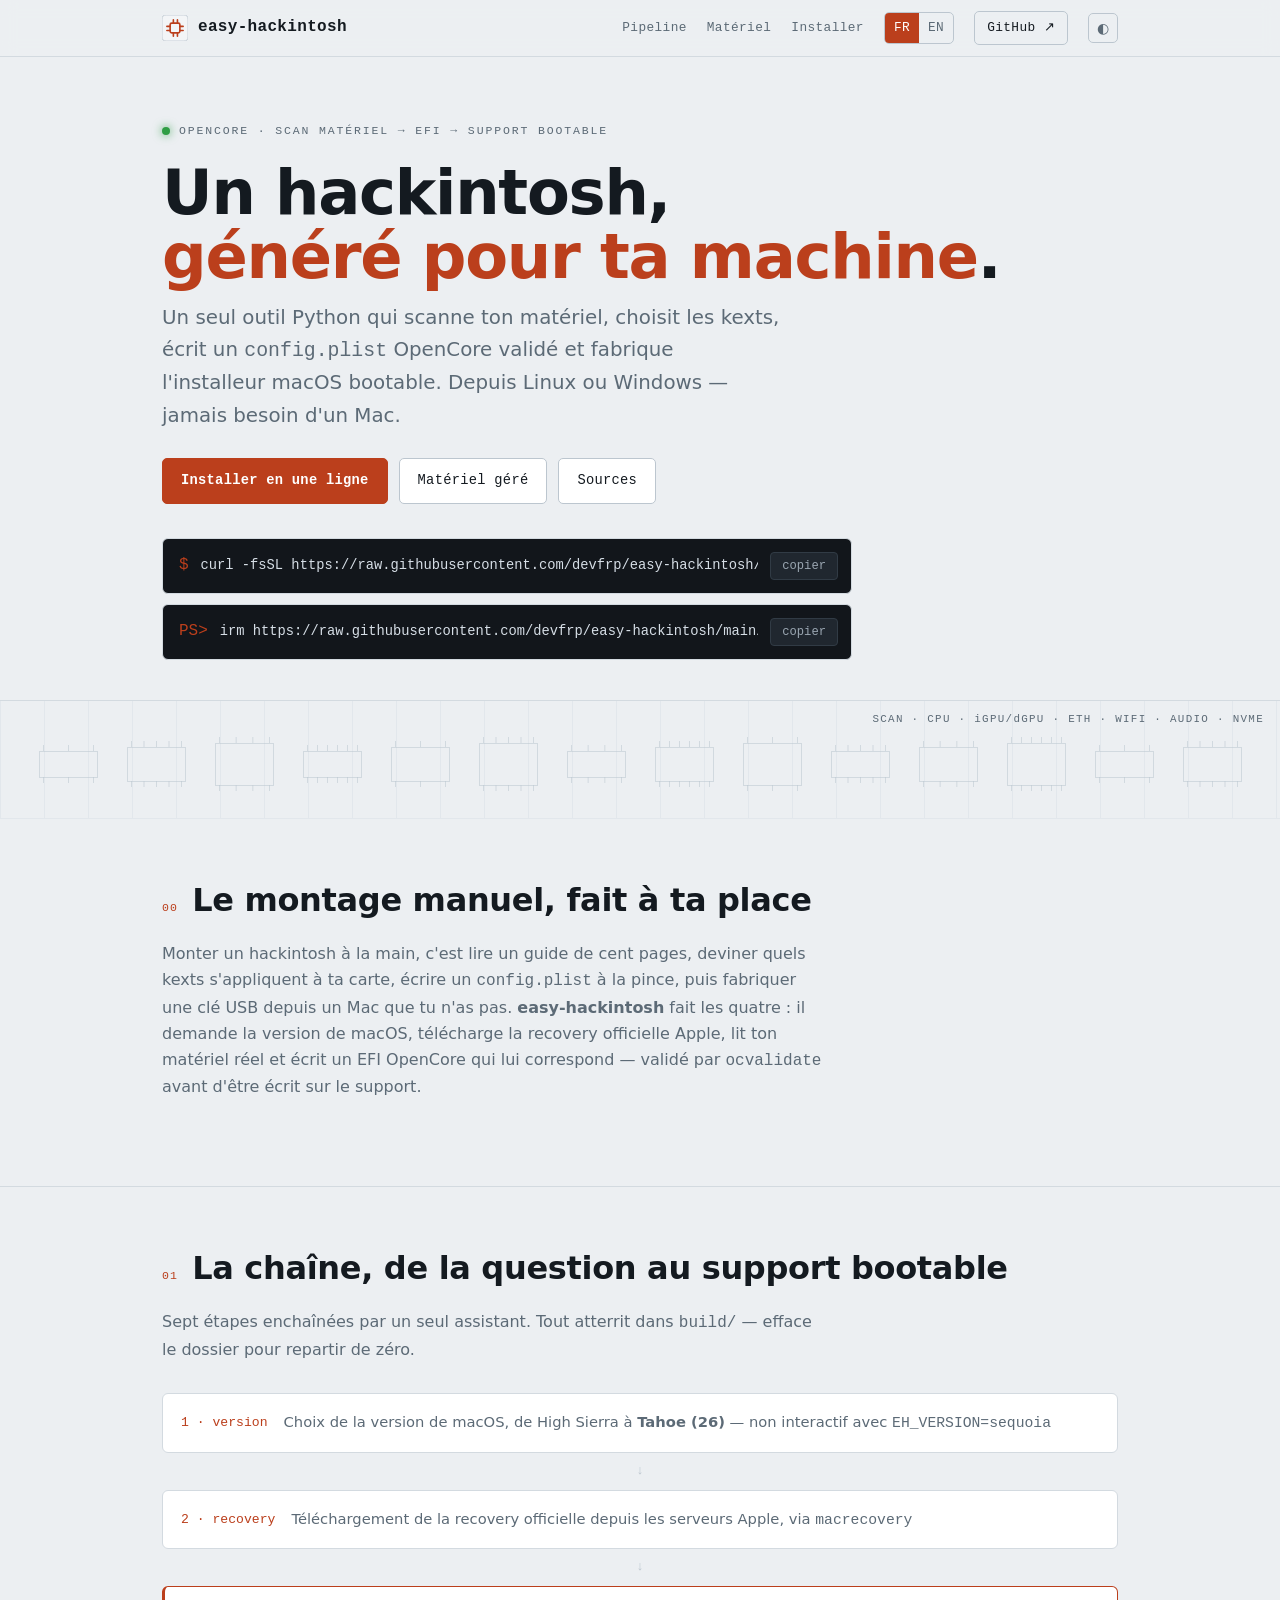
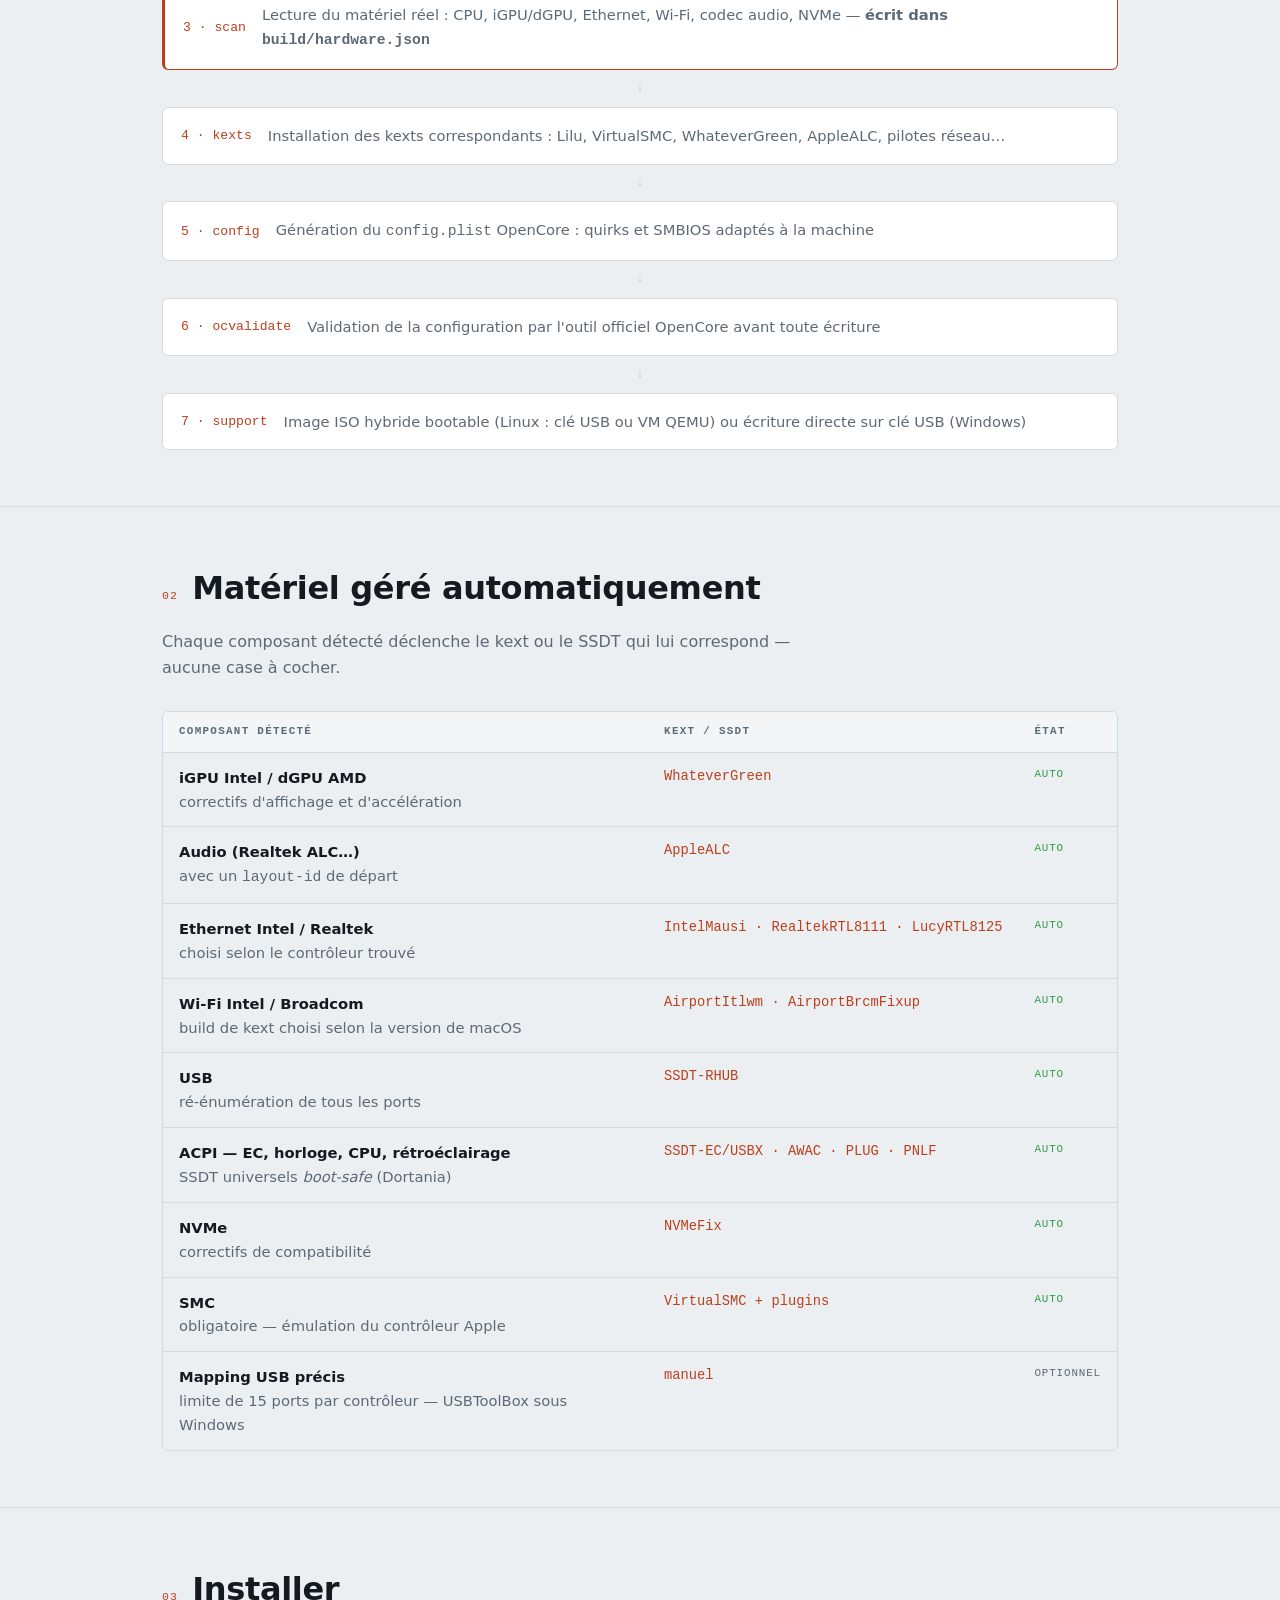
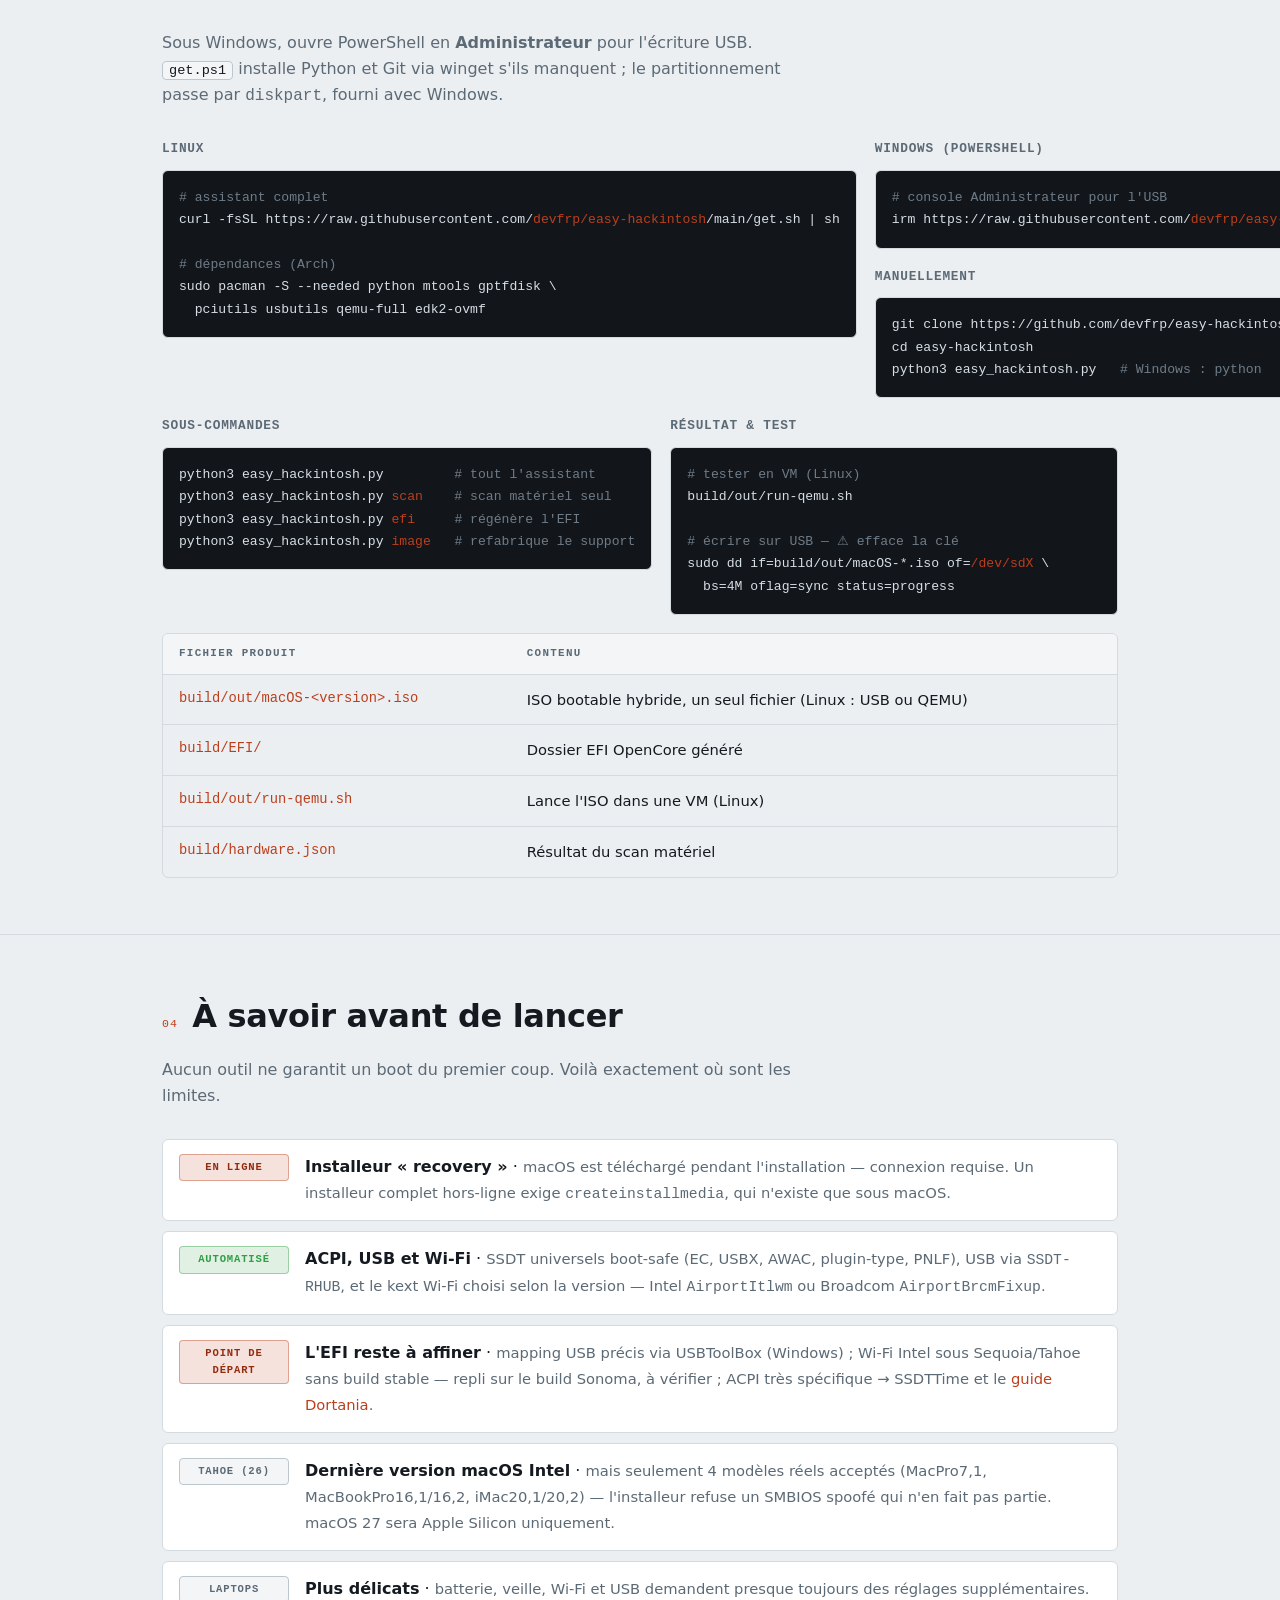
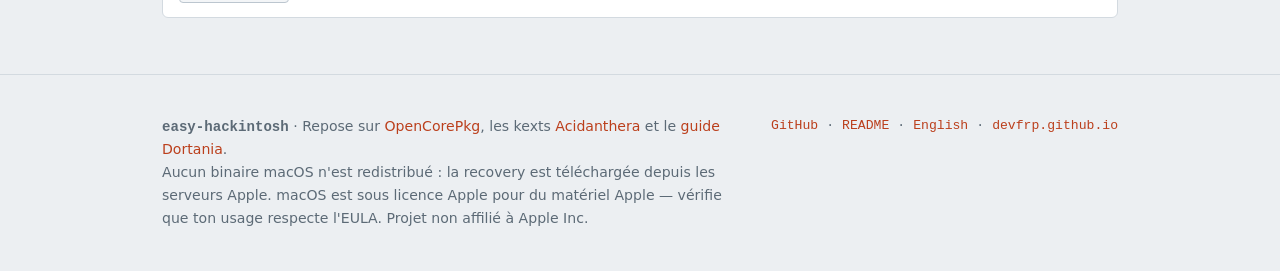
==== docs/index.html @ 12fc5747 "site: datasheet-style FR + EN site with Pages deployment" ====
<!doctype html>
<html lang="fr">
<head>
<meta charset="utf-8">
<meta name="viewport" content="width=device-width, initial-scale=1">
<title>easy-hackintosh — installeur macOS + EFI OpenCore générés pour ta machine</title>
<meta name="description" content="Génère automatiquement un installeur macOS bootable et un dossier EFI OpenCore adapté au matériel de ta machine, depuis Linux ou Windows. Un seul outil Python.">
<meta name="author" content="devfrp">
<meta property="og:title" content="easy-hackintosh — un hackintosh généré pour ta machine">
<meta property="og:description" content="Scan matériel, kexts, config.plist OpenCore validé, support bootable. Linux et Windows, en une ligne.">
<meta property="og:type" content="website">
<link rel="icon" href="data:image/svg+xml,<svg xmlns='http://www.w3.org/2000/svg' viewBox='0 0 32 32'><rect width='32' height='32' rx='5' fill='%230d1013'/><rect x='9' y='9' width='14' height='14' rx='2' fill='none' stroke='%23f2795a' stroke-width='2'/><path d='M13 5 v4 M19 5 v4 M13 23 v4 M19 23 v4 M5 13 h4 M5 19 h4 M23 13 h4 M23 19 h4' fill='none' stroke='%23f2795a' stroke-width='2' stroke-linecap='round'/></svg>">
<style>
  :root{
    /* light: cool datasheet */
    --bg:#eceff2; --panel:#ffffff; --panel2:#f3f5f7; --term:#12161b;
    --line:#d3dae0; --line2:#bcc6cf; --ink:#141a20; --dim:#5c6a76;
    --amber:#bb3f1c; --amber-ink:#932d10; --lock:#2f9e44;
    --grid:#e2e7ec;
    --mono:"SFMono-Regular",ui-monospace,"JetBrains Mono",Menlo,Consolas,monospace;
    --sans:system-ui,-apple-system,"Segoe UI",Roboto,Helvetica,Arial,sans-serif;
  }
  @media (prefers-color-scheme:dark){
    :root{
      --bg:#0d1013; --panel:#14181d; --panel2:#191f26; --term:#0a0d10;
      --line:#262e37; --line2:#3a4753; --ink:#ccd4da; --dim:#7c8791;
      --amber:#f2795a; --amber-ink:#f79b84; --lock:#57c96a; --grid:#1a2027;
    }
  }
  :root[data-theme="light"]{
    --bg:#eceff2; --panel:#ffffff; --panel2:#f3f5f7; --term:#12161b;
    --line:#d3dae0; --line2:#bcc6cf; --ink:#141a20; --dim:#5c6a76;
    --amber:#bb3f1c; --amber-ink:#932d10; --lock:#2f9e44; --grid:#e2e7ec;
  }
  :root[data-theme="dark"]{
    --bg:#0d1013; --panel:#14181d; --panel2:#191f26; --term:#0a0d10;
    --line:#262e37; --line2:#3a4753; --ink:#ccd4da; --dim:#7c8791;
    --amber:#f2795a; --amber-ink:#f79b84; --lock:#57c96a; --grid:#1a2027;
  }

  *{box-sizing:border-box}
  html{scroll-behavior:smooth}
  @media (prefers-reduced-motion:reduce){html{scroll-behavior:auto}}
  body{margin:0;background:var(--bg);color:var(--ink);font-family:var(--sans);
    line-height:1.62;-webkit-font-smoothing:antialiased;font-size:16px}
  a{color:var(--amber);text-decoration:none}
  a:hover{text-decoration:underline}
  :focus-visible{outline:2px solid var(--amber);outline-offset:2px}
  .wrap{max-width:1000px;margin:0 auto;padding:0 22px}
  .mono{font-family:var(--mono)}
  .lab{font-family:var(--mono);font-size:.72rem;letter-spacing:.16em;text-transform:uppercase;color:var(--dim)}

  .panel{background:var(--panel);border:1px solid var(--line);border-radius:6px}

  /* top bar */
  .bar{position:sticky;top:0;z-index:30;background:color-mix(in srgb,var(--bg) 88%,transparent);
    backdrop-filter:blur(8px);border-bottom:1px solid var(--line)}
  .bar .wrap{display:flex;align-items:center;gap:18px;height:56px}
  .logo{display:flex;align-items:center;gap:10px;font-family:var(--mono);font-weight:600;
    letter-spacing:.02em;color:var(--ink)}
  .logo svg{display:block}
  .bar nav{margin-left:auto;display:flex;gap:20px;align-items:center}
  .bar nav a{font-family:var(--mono);font-size:.8rem;color:var(--dim);letter-spacing:.03em}
  .bar nav a:hover{color:var(--ink);text-decoration:none}
  .bar .gh{border:1px solid var(--line2);padding:6px 12px;border-radius:5px;color:var(--ink)}
  .bar .gh:hover{border-color:var(--amber)}
  #themetog{background:none;border:1px solid var(--line2);color:var(--dim);border-radius:5px;
    width:30px;height:30px;cursor:pointer;font-size:.9rem}
  #themetog:hover{color:var(--ink);border-color:var(--amber)}
  .langsel{display:inline-flex;border:1px solid var(--line2);border-radius:5px;overflow:hidden;
    font-family:var(--mono);font-size:.74rem}
  .langsel a{padding:5px 9px;color:var(--dim);letter-spacing:.04em}
  .langsel a:hover{color:var(--ink);text-decoration:none}
  .langsel a.active{background:var(--amber);color:#fff}
  @media (prefers-color-scheme:dark){.langsel a.active{color:#0d1013}}
  :root[data-theme="dark"] .langsel a.active{color:#0d1013}
  :root[data-theme="light"] .langsel a.active{color:#fff}
  @media(max-width:680px){.bar nav a.opt{display:none}}

  /* hero */
  .hero{border-bottom:1px solid var(--line);position:relative}
  .hero .wrap{padding:60px 22px 0}
  .tag{display:inline-flex;align-items:center;gap:9px}
  .tag .led{width:8px;height:8px;border-radius:50%;background:var(--lock);
    box-shadow:0 0 8px 1px color-mix(in srgb,var(--lock) 60%,transparent)}
  h1{font-size:clamp(2.2rem,6.4vw,3.9rem);line-height:1.02;letter-spacing:-.02em;
    margin:18px 0 0;text-wrap:balance;font-weight:800}
  h1 .u{color:var(--amber)}
  .sub{font-size:clamp(1.02rem,2.3vw,1.24rem);color:var(--dim);max-width:620px;margin:14px 0 0}
  .cta{display:flex;flex-wrap:wrap;gap:11px;margin:26px 0 34px}
  .btn{font-family:var(--mono);font-size:.86rem;border-radius:5px;padding:11px 18px;
    border:1px solid var(--line2);color:var(--ink);cursor:pointer;background:var(--panel);
    transition:border-color .12s,transform .12s;letter-spacing:.02em}
  .btn:hover{text-decoration:none;transform:translateY(-1px);border-color:var(--amber)}
  .btn.p{background:var(--amber);color:#fff;border-color:var(--amber);font-weight:600}
  @media (prefers-color-scheme:dark){.btn.p{color:#0d1013}}
  :root[data-theme="dark"] .btn.p{color:#0d1013}
  :root[data-theme="light"] .btn.p{color:#fff}

  /* terminal command */
  .term{background:var(--term);border:1px solid var(--line);border-radius:6px;
    display:flex;align-items:center;gap:12px;padding:13px 13px 13px 16px;max-width:690px}
  .term+.term{margin-top:10px}
  .term .p{color:var(--amber);font-family:var(--mono);user-select:none}
  .term code{font-family:var(--mono);color:#d6dee6;font-size:.86rem;flex:1;overflow-x:auto;white-space:nowrap}
  .term button{font-family:var(--mono);background:#20272f;border:1px solid #313b45;color:#9aa6b1;
    border-radius:4px;padding:6px 11px;cursor:pointer;font-size:.76rem;white-space:nowrap}
  .term button:hover{color:#fff;border-color:var(--amber)}

  /* scan strip */
  .scope{margin-top:40px;border-top:1px solid var(--line);position:relative;height:118px}
  .scope canvas{display:block;width:100%;height:118px}
  .scope .rd{position:absolute;top:10px;right:16px;font-family:var(--mono);font-size:.68rem;
    letter-spacing:.12em;color:var(--dim)}

  /* section scaffold */
  .sec{border-bottom:1px solid var(--line);padding:56px 0}
  .head{display:flex;align-items:baseline;gap:14px;margin-bottom:8px}
  .head .idx{font-family:var(--mono);font-size:.72rem;color:var(--amber);letter-spacing:.1em}
  h2{font-size:clamp(1.45rem,3.6vw,2rem);margin:0;letter-spacing:-.01em;font-weight:750;text-wrap:balance}
  .lede{color:var(--dim);max-width:660px;margin:14px 0 30px}

  /* modules */
  .mods{display:grid;gap:1px;background:var(--line);border:1px solid var(--line);border-radius:6px;
    grid-template-columns:repeat(auto-fit,minmax(250px,1fr));overflow:hidden}
  .mod{background:var(--panel);padding:22px}
  .mod:hover{background:var(--panel2)}
  .mod .lab{margin-bottom:9px}
  .mod h3{margin:0 0 5px;font-size:1.04rem}
  .mod p{margin:0;color:var(--dim);font-size:.92rem}
  .mod h3 code,.mod p code{font-family:var(--mono);font-size:.86em;color:var(--amber-ink)}

  /* register readout */
  .rdout{border:1px solid var(--line);border-radius:6px;overflow:hidden;overflow-x:auto}
  .rdout table{width:100%;border-collapse:collapse;min-width:520px}
  .rdout th{font-family:var(--mono);font-size:.68rem;letter-spacing:.12em;text-transform:uppercase;
    color:var(--dim);text-align:left;padding:11px 16px;background:var(--panel2);border-bottom:1px solid var(--line)}
  .rdout td{padding:13px 16px;border-bottom:1px solid var(--line);vertical-align:top;font-size:.92rem}
  .rdout tr:last-child td{border-bottom:none}
  .rdout tr:hover td{background:var(--panel2)}
  .rdout .v{font-family:var(--mono);color:var(--amber);white-space:nowrap;font-size:.86rem}
  .rdout .s{font-family:var(--mono);font-size:.68rem;letter-spacing:.08em;color:var(--lock)}
  .rdout .s.open{color:var(--dim)}
  .rdout td b{font-weight:650} .rdout td span{color:var(--dim)}

  /* pipeline */
  .flow{display:grid;gap:12px}
  .node{border:1px solid var(--line);border-radius:6px;background:var(--panel);padding:16px 18px;
    display:grid;grid-template-columns:auto 1fr;gap:16px;align-items:center}
  .node .n{font-family:var(--mono);font-size:.82rem;color:var(--amber);white-space:nowrap}
  .node .d{color:var(--dim);font-size:.92rem}
  .node.hw{border-color:var(--amber);border-left-width:3px}
  .flow .arrow{font-family:var(--mono);color:var(--line2);text-align:center;font-size:.8rem;line-height:1}

  /* install cols */
  .cols{display:grid;gap:18px;grid-template-columns:1fr 1fr}
  @media(max-width:680px){.cols{grid-template-columns:1fr}}
  pre.blk{background:var(--term);border:1px solid var(--line);border-radius:6px;padding:16px;
    overflow-x:auto;font-family:var(--mono);font-size:.82rem;color:#d6dee6;line-height:1.7;margin:0}
  pre.blk .c{color:#6f7c88} pre.blk .f{color:var(--amber)}
  .cols h3{font-family:var(--mono);font-size:.8rem;letter-spacing:.06em;color:var(--dim);
    text-transform:uppercase;margin:0 0 10px}

  /* caveats */
  .steps{list-style:none;padding:0;margin:0;display:grid;gap:10px}
  .steps li{display:grid;grid-template-columns:110px 1fr;gap:16px;align-items:start;
    border:1px solid var(--line);border-radius:6px;padding:14px 16px;background:var(--panel)}
  .chip{font-family:var(--mono);font-size:.66rem;letter-spacing:.08em;padding:4px 8px;border-radius:4px;
    text-align:center;font-weight:600;align-self:start}
  .c-done{background:color-mix(in srgb,var(--lock) 15%,transparent);color:var(--lock);
    border:1px solid color-mix(in srgb,var(--lock) 40%,transparent)}
  .c-part{background:color-mix(in srgb,var(--amber) 15%,transparent);color:var(--amber-ink);
    border:1px solid color-mix(in srgb,var(--amber) 40%,transparent)}
  .c-card{background:var(--panel2);color:var(--dim);border:1px solid var(--line2)}
  .steps b{font-weight:650} .steps .d{color:var(--dim);font-size:.92rem}
  @media(max-width:560px){.steps li{grid-template-columns:1fr}}

  footer{padding:40px 0 64px;color:var(--dim);font-size:.88rem}
  footer .wrap{display:flex;flex-wrap:wrap;gap:20px;justify-content:space-between;align-items:flex-start}
  footer .disc{max-width:560px}
  footer .links{font-family:var(--mono);font-size:.82rem;display:flex;gap:8px;flex-wrap:wrap}
  .kbd{font-family:var(--mono);background:var(--panel2);border:1px solid var(--line2);
    padding:1px 6px;border-radius:4px;font-size:.85em;color:var(--ink)}
</style>
</head>
<body>

<header class="bar"><div class="wrap">
  <a class="logo" href="#top">
    <svg width="26" height="26" viewBox="0 0 32 32" aria-hidden="true"><rect width="32" height="32" rx="5" fill="var(--panel2)" stroke="var(--line2)"/><rect x="10" y="10" width="12" height="12" rx="2" fill="none" stroke="var(--amber)" stroke-width="2"/><path d="M14 6 v4 M19 6 v4 M14 22 v4 M19 22 v4 M6 14 h4 M6 19 h4 M22 14 h4 M22 19 h4" fill="none" stroke="var(--amber)" stroke-width="2" stroke-linecap="round"/></svg>
    easy-hackintosh
  </a>
  <nav>
    <a class="opt" href="#pipeline">Pipeline</a>
    <a class="opt" href="#hw">Matériel</a>
    <a href="#install">Installer</a>
    <span class="langsel" role="group" aria-label="Langue">
      <a href="index.html" class="active" aria-current="page">FR</a>
      <a href="index.en.html">EN</a>
    </span>
    <a class="gh" href="https://github.com/devfrp/easy-hackintosh">GitHub&nbsp;↗</a>
    <button id="themetog" title="Changer de thème" aria-label="Basculer thème clair/sombre">◐</button>
  </nav>
</div></header>

<main id="top">
<section class="hero">
  <div class="wrap">
    <span class="tag"><span class="led"></span><span class="lab">OpenCore · scan matériel → EFI → support bootable</span></span>
    <h1>Un hackintosh,<br><span class="u">généré pour ta machine</span>.</h1>
    <p class="sub">Un seul outil Python qui scanne ton matériel, choisit les kexts, écrit un
    <code class="mono">config.plist</code> OpenCore validé et fabrique l'installeur macOS bootable.
    Depuis Linux ou Windows — jamais besoin d'un Mac.</p>
    <div class="cta">
      <a class="btn p" href="#install">Installer en une ligne</a>
      <a class="btn" href="#hw">Matériel géré</a>
      <a class="btn" href="https://github.com/devfrp/easy-hackintosh">Sources</a>
    </div>
    <div class="term">
      <span class="p">$</span>
      <code id="cmd">curl -fsSL https://raw.githubusercontent.com/devfrp/easy-hackintosh/main/get.sh | sh</code>
      <button id="cpb" onclick="cp('cmd','cpb')">copier</button>
    </div>
    <div class="term">
      <span class="p">PS&gt;</span>
      <code id="cmdw">irm https://raw.githubusercontent.com/devfrp/easy-hackintosh/main/get.ps1 | iex</code>
      <button id="cpbw" onclick="cp('cmdw','cpbw')">copier</button>
    </div>
  </div>
  <div class="scope" aria-hidden="true">
    <span class="rd">SCAN · CPU · iGPU/dGPU · ETH · WIFI · AUDIO · NVME</span>
    <canvas id="scope"></canvas>
  </div>
</section>

<section class="sec" id="about"><div class="wrap">
  <div class="head"><span class="idx">00</span><h2>Le montage manuel, fait à ta place</h2></div>
  <p class="lede">Monter un hackintosh à la main, c'est lire un guide de cent pages, deviner quels
  kexts s'appliquent à ta carte, écrire un <code class="mono">config.plist</code> à la pince, puis
  fabriquer une clé USB depuis un Mac que tu n'as pas. <b>easy-hackintosh</b> fait les quatre :
  il demande la version de macOS, télécharge la recovery officielle Apple, lit ton matériel
  réel et écrit un EFI OpenCore qui lui correspond — validé par <code class="mono">ocvalidate</code>
  avant d'être écrit sur le support.</p>
</div></section>

<section class="sec" id="pipeline"><div class="wrap">
  <div class="head"><span class="idx">01</span><h2>La chaîne, de la question au support bootable</h2></div>
  <p class="lede">Sept étapes enchaînées par un seul assistant. Tout atterrit dans
  <code class="mono">build/</code> — efface le dossier pour repartir de zéro.</p>
  <div class="flow">
    <div class="node"><span class="n">1 · version</span><span class="d">Choix de la version de macOS, de High&nbsp;Sierra à <b>Tahoe&nbsp;(26)</b> — non interactif avec <code class="mono">EH_VERSION=sequoia</code></span></div>
    <div class="arrow">↓</div>
    <div class="node"><span class="n">2 · recovery</span><span class="d">Téléchargement de la recovery officielle depuis les serveurs Apple, via <code class="mono">macrecovery</code></span></div>
    <div class="arrow">↓</div>
    <div class="node hw"><span class="n">3 · scan</span><span class="d">Lecture du matériel réel : CPU, iGPU/dGPU, Ethernet, Wi-Fi, codec audio, NVMe — <b>écrit dans <code class="mono">build/hardware.json</code></b></span></div>
    <div class="arrow">↓</div>
    <div class="node"><span class="n">4 · kexts</span><span class="d">Installation des kexts correspondants : Lilu, VirtualSMC, WhateverGreen, AppleALC, pilotes réseau…</span></div>
    <div class="arrow">↓</div>
    <div class="node"><span class="n">5 · config</span><span class="d">Génération du <code class="mono">config.plist</code> OpenCore : quirks et SMBIOS adaptés à la machine</span></div>
    <div class="arrow">↓</div>
    <div class="node"><span class="n">6 · ocvalidate</span><span class="d">Validation de la configuration par l'outil officiel OpenCore avant toute écriture</span></div>
    <div class="arrow">↓</div>
    <div class="node"><span class="n">7 · support</span><span class="d">Image ISO hybride bootable (Linux : clé USB ou VM QEMU) ou écriture directe sur clé USB (Windows)</span></div>
  </div>
</div></section>

<section class="sec" id="hw"><div class="wrap">
  <div class="head"><span class="idx">02</span><h2>Matériel géré automatiquement</h2></div>
  <p class="lede">Chaque composant détecté déclenche le kext ou le SSDT qui lui correspond —
  aucune case à cocher.</p>
  <div class="rdout"><table>
    <thead><tr><th>Composant détecté</th><th>Kext / SSDT</th><th>État</th></tr></thead>
    <tbody>
      <tr><td><b>iGPU Intel / dGPU AMD</b><br><span>correctifs d'affichage et d'accélération</span></td><td class="v">WhateverGreen</td><td class="s">AUTO</td></tr>
      <tr><td><b>Audio (Realtek ALC…)</b><br><span>avec un <code class="mono">layout-id</code> de départ</span></td><td class="v">AppleALC</td><td class="s">AUTO</td></tr>
      <tr><td><b>Ethernet Intel / Realtek</b><br><span>choisi selon le contrôleur trouvé</span></td><td class="v">IntelMausi · RealtekRTL8111 · LucyRTL8125</td><td class="s">AUTO</td></tr>
      <tr><td><b>Wi-Fi Intel / Broadcom</b><br><span>build de kext choisi selon la version de macOS</span></td><td class="v">AirportItlwm · AirportBrcmFixup</td><td class="s">AUTO</td></tr>
      <tr><td><b>USB</b><br><span>ré-énumération de tous les ports</span></td><td class="v">SSDT-RHUB</td><td class="s">AUTO</td></tr>
      <tr><td><b>ACPI — EC, horloge, CPU, rétroéclairage</b><br><span>SSDT universels <em>boot-safe</em> (Dortania)</span></td><td class="v">SSDT-EC/USBX · AWAC · PLUG · PNLF</td><td class="s">AUTO</td></tr>
      <tr><td><b>NVMe</b><br><span>correctifs de compatibilité</span></td><td class="v">NVMeFix</td><td class="s">AUTO</td></tr>
      <tr><td><b>SMC</b><br><span>obligatoire — émulation du contrôleur Apple</span></td><td class="v">VirtualSMC + plugins</td><td class="s">AUTO</td></tr>
      <tr><td><b>Mapping USB précis</b><br><span>limite de 15 ports par contrôleur — USBToolBox sous Windows</span></td><td class="v">manuel</td><td class="s open">OPTIONNEL</td></tr>
    </tbody>
  </table></div>
</div></section>

<section class="sec" id="install"><div class="wrap">
  <div class="head"><span class="idx">03</span><h2>Installer</h2></div>
  <p class="lede">Sous Windows, ouvre PowerShell en <b>Administrateur</b> pour l'écriture USB.
  <span class="kbd">get.ps1</span> installe Python et Git via winget s'ils manquent ; le
  partitionnement passe par <code class="mono">diskpart</code>, fourni avec Windows.</p>
  <div class="cols">
    <div>
      <h3>Linux</h3>
      <pre class="blk"><span class="c"># assistant complet</span>
curl -fsSL https://raw.githubusercontent.com/<span class="f">devfrp/easy-hackintosh</span>/main/get.sh | sh

<span class="c"># dépendances (Arch)</span>
sudo pacman -S --needed python mtools gptfdisk \
  pciutils usbutils qemu-full edk2-ovmf</pre>
    </div>
    <div>
      <h3>Windows (PowerShell)</h3>
      <pre class="blk"><span class="c"># console Administrateur pour l'USB</span>
irm https://raw.githubusercontent.com/<span class="f">devfrp/easy-hackintosh</span>/main/get.ps1 | iex</pre>
      <h3 style="margin-top:18px">Manuellement</h3>
      <pre class="blk">git clone https://github.com/devfrp/easy-hackintosh.git
cd easy-hackintosh
python3 easy_hackintosh.py   <span class="c"># Windows : python</span></pre>
    </div>
  </div>
  <div class="cols" style="margin-top:18px">
    <div>
      <h3>Sous-commandes</h3>
      <pre class="blk">python3 easy_hackintosh.py         <span class="c"># tout l'assistant</span>
python3 easy_hackintosh.py <span class="f">scan</span>    <span class="c"># scan matériel seul</span>
python3 easy_hackintosh.py <span class="f">efi</span>     <span class="c"># régénère l'EFI</span>
python3 easy_hackintosh.py <span class="f">image</span>   <span class="c"># refabrique le support</span></pre>
    </div>
    <div>
      <h3>Résultat &amp; test</h3>
      <pre class="blk"><span class="c"># tester en VM (Linux)</span>
build/out/run-qemu.sh

<span class="c"># écrire sur USB — ⚠ efface la clé</span>
sudo dd if=build/out/macOS-*.iso of=<span class="f">/dev/sdX</span> \
  bs=4M oflag=sync status=progress</pre>
    </div>
  </div>
  <div class="rdout" style="margin-top:18px"><table>
    <thead><tr><th>Fichier produit</th><th>Contenu</th></tr></thead>
    <tbody>
      <tr><td class="v">build/out/macOS-&lt;version&gt;.iso</td><td>ISO bootable hybride, un seul fichier (Linux : USB ou QEMU)</td></tr>
      <tr><td class="v">build/EFI/</td><td>Dossier EFI OpenCore généré</td></tr>
      <tr><td class="v">build/out/run-qemu.sh</td><td>Lance l'ISO dans une VM (Linux)</td></tr>
      <tr><td class="v">build/hardware.json</td><td>Résultat du scan matériel</td></tr>
    </tbody>
  </table></div>
</div></section>

<section class="sec" id="know"><div class="wrap">
  <div class="head"><span class="idx">04</span><h2>À savoir avant de lancer</h2></div>
  <p class="lede">Aucun outil ne garantit un boot du premier coup. Voilà exactement où sont
  les limites.</p>
  <ul class="steps">
    <li><span class="chip c-part">EN LIGNE</span><div><b>Installeur « recovery »</b> · <span class="d">macOS est téléchargé pendant l'installation — connexion requise. Un installeur complet hors-ligne exige <code class="mono">createinstallmedia</code>, qui n'existe que sous macOS.</span></div></li>
    <li><span class="chip c-done">AUTOMATISÉ</span><div><b>ACPI, USB et Wi-Fi</b> · <span class="d">SSDT universels boot-safe (EC, USBX, AWAC, plugin-type, PNLF), USB via <code class="mono">SSDT-RHUB</code>, et le kext Wi-Fi choisi selon la version — Intel <code class="mono">AirportItlwm</code> ou Broadcom <code class="mono">AirportBrcmFixup</code>.</span></div></li>
    <li><span class="chip c-part">POINT DE DÉPART</span><div><b>L'EFI reste à affiner</b> · <span class="d">mapping USB précis via USBToolBox (Windows) ; Wi-Fi Intel sous Sequoia/Tahoe sans build stable — repli sur le build Sonoma, à vérifier ; ACPI très spécifique → SSDTTime et le <a href="https://dortania.github.io/OpenCore-Install-Guide/">guide Dortania</a>.</span></div></li>
    <li><span class="chip c-card">TAHOE (26)</span><div><b>Dernière version macOS Intel</b> · <span class="d">mais seulement 4 modèles réels acceptés (MacPro7,1, MacBookPro16,1/16,2, iMac20,1/20,2) — l'installeur refuse un SMBIOS spoofé qui n'en fait pas partie. macOS 27 sera Apple Silicon uniquement.</span></div></li>
    <li><span class="chip c-card">LAPTOPS</span><div><b>Plus délicats</b> · <span class="d">batterie, veille, Wi-Fi et USB demandent presque toujours des réglages supplémentaires.</span></div></li>
  </ul>
</div></section>
</main>

<footer><div class="wrap">
  <div class="disc"><b class="mono">easy-hackintosh</b> · Repose sur
    <a href="https://github.com/acidanthera/OpenCorePkg">OpenCorePkg</a>, les kexts
    <a href="https://github.com/acidanthera">Acidanthera</a> et le
    <a href="https://dortania.github.io/OpenCore-Install-Guide/">guide Dortania</a>.<br>
    Aucun binaire macOS n'est redistribué : la recovery est téléchargée depuis les serveurs
    Apple. macOS est sous licence Apple pour du matériel Apple — vérifie que ton usage
    respecte l'EULA. Projet non affilié à Apple&nbsp;Inc.</div>
  <div class="links">
    <a href="https://github.com/devfrp/easy-hackintosh">GitHub</a><span>·</span>
    <a href="https://github.com/devfrp/easy-hackintosh/blob/main/README.md">README</a><span>·</span>
    <a href="index.en.html">English</a><span>·</span>
    <a href="https://devfrp.github.io">devfrp.github.io</a>
  </div>
</div></footer>

<script>
(function(){
  // thème (persisté)
  var root=document.documentElement, tog=document.getElementById('themetog');
  var saved=null; try{saved=localStorage.getItem('ehx-theme');}catch(e){}
  if(saved==='dark'||saved==='light') root.setAttribute('data-theme',saved);
  function cur(){var t=root.getAttribute('data-theme');
    if(t) return t;
    return matchMedia('(prefers-color-scheme:dark)').matches?'dark':'light';}
  tog.addEventListener('click',function(){
    var n=cur()==='dark'?'light':'dark';
    root.setAttribute('data-theme',n);
    try{localStorage.setItem('ehx-theme',n);}catch(e){}
    draw(true);
  });

  // copie
  window.cp=function(id,bid){var b=document.getElementById(bid);
    navigator.clipboard.writeText(document.getElementById(id).textContent).then(function(){
      b.textContent='copié ✓'; setTimeout(function(){b.textContent='copier';},1500);});};

  // bandeau de scan matériel
  var cv=document.getElementById('scope'), ctx=cv.getContext('2d'), t=0.55, raf=null;
  var reduce=matchMedia('(prefers-reduced-motion:reduce)').matches;
  var slots=[3,5,4,6,3,5,4,6,3,5,4,6,3,5,4,6,3,5,4,6,3,5,4,6];
  function accent(){return getComputedStyle(root).getPropertyValue('--amber').trim()||'#f2795a';}
  function grid(){return getComputedStyle(root).getPropertyValue('--grid').trim()||'#1a2027';}
  function line2(){return getComputedStyle(root).getPropertyValue('--line2').trim()||'#3a4753';}
  function size(){var d=Math.min(devicePixelRatio||1,2);
    cv.width=cv.clientWidth*d; cv.height=cv.clientHeight*d; ctx.setTransform(d,0,0,d,0,0);}
  function draw(once){
    var w=cv.clientWidth,h=cv.clientHeight;
    ctx.clearRect(0,0,w,h);
    // fond quadrillé
    ctx.strokeStyle=grid(); ctx.lineWidth=1;
    for(var x=0;x<w;x+=44){ctx.beginPath();ctx.moveTo(x+.5,0);ctx.lineTo(x+.5,h);ctx.stroke();}
    ctx.beginPath();ctx.moveTo(0,h-.5);ctx.lineTo(w,h-.5);ctx.stroke();
    // barre de balayage
    var head=(t%1.35)/1.35*(w+160)-80;
    // puces détectées
    var cw=58, gap=30, n=Math.max(1,Math.floor((w+gap)/(cw+gap))), off=(w-(n*(cw+gap)-gap))/2;
    for(var i=0;i<n;i++){
      var bx=off+i*(cw+gap), pins=slots[i%slots.length];
      var lit=head>bx+cw/2, near=Math.abs(head-(bx+cw/2))<70;
      var bh=26+((i*7)%3)*8, by=(h-bh)/2+4;
      ctx.strokeStyle=lit?accent():line2();
      ctx.globalAlpha=lit?(near?1:.62):.55;
      ctx.lineWidth=lit?1.6:1;
      ctx.strokeRect(bx+.5,by+.5,cw,bh);
      // pattes
      ctx.beginPath();
      for(var p=0;p<pins;p++){
        var px=bx+4+p*((cw-8)/(pins-1||1));
        ctx.moveTo(px+.5,by); ctx.lineTo(px+.5,by-6);
        ctx.moveTo(px+.5,by+bh); ctx.lineTo(px+.5,by+bh+6);
      }
      ctx.stroke();
      ctx.globalAlpha=1;
    }
    // tête de balayage
    if(head>-40&&head<w+40){
      var g=ctx.createLinearGradient(head-60,0,head,0);
      g.addColorStop(0,'transparent'); g.addColorStop(1,accent());
      ctx.strokeStyle=g; ctx.lineWidth=1.5;
      ctx.beginPath(); ctx.moveTo(head-60,h/2+.5); ctx.lineTo(head,h/2+.5); ctx.stroke();
      ctx.strokeStyle=accent(); ctx.lineWidth=1.5; ctx.globalAlpha=.85;
      ctx.beginPath(); ctx.moveTo(head+.5,8); ctx.lineTo(head+.5,h-8); ctx.stroke();
      ctx.globalAlpha=1;
    }
    if(once) return;
    t+=0.008; raf=requestAnimationFrame(function(){draw(false);});
  }
  function start(){size(); if(reduce){t=0.9; draw(true);} else {if(raf)cancelAnimationFrame(raf); draw(false);}}
  addEventListener('resize',start); start();
})();
</script>
</body>
</html>
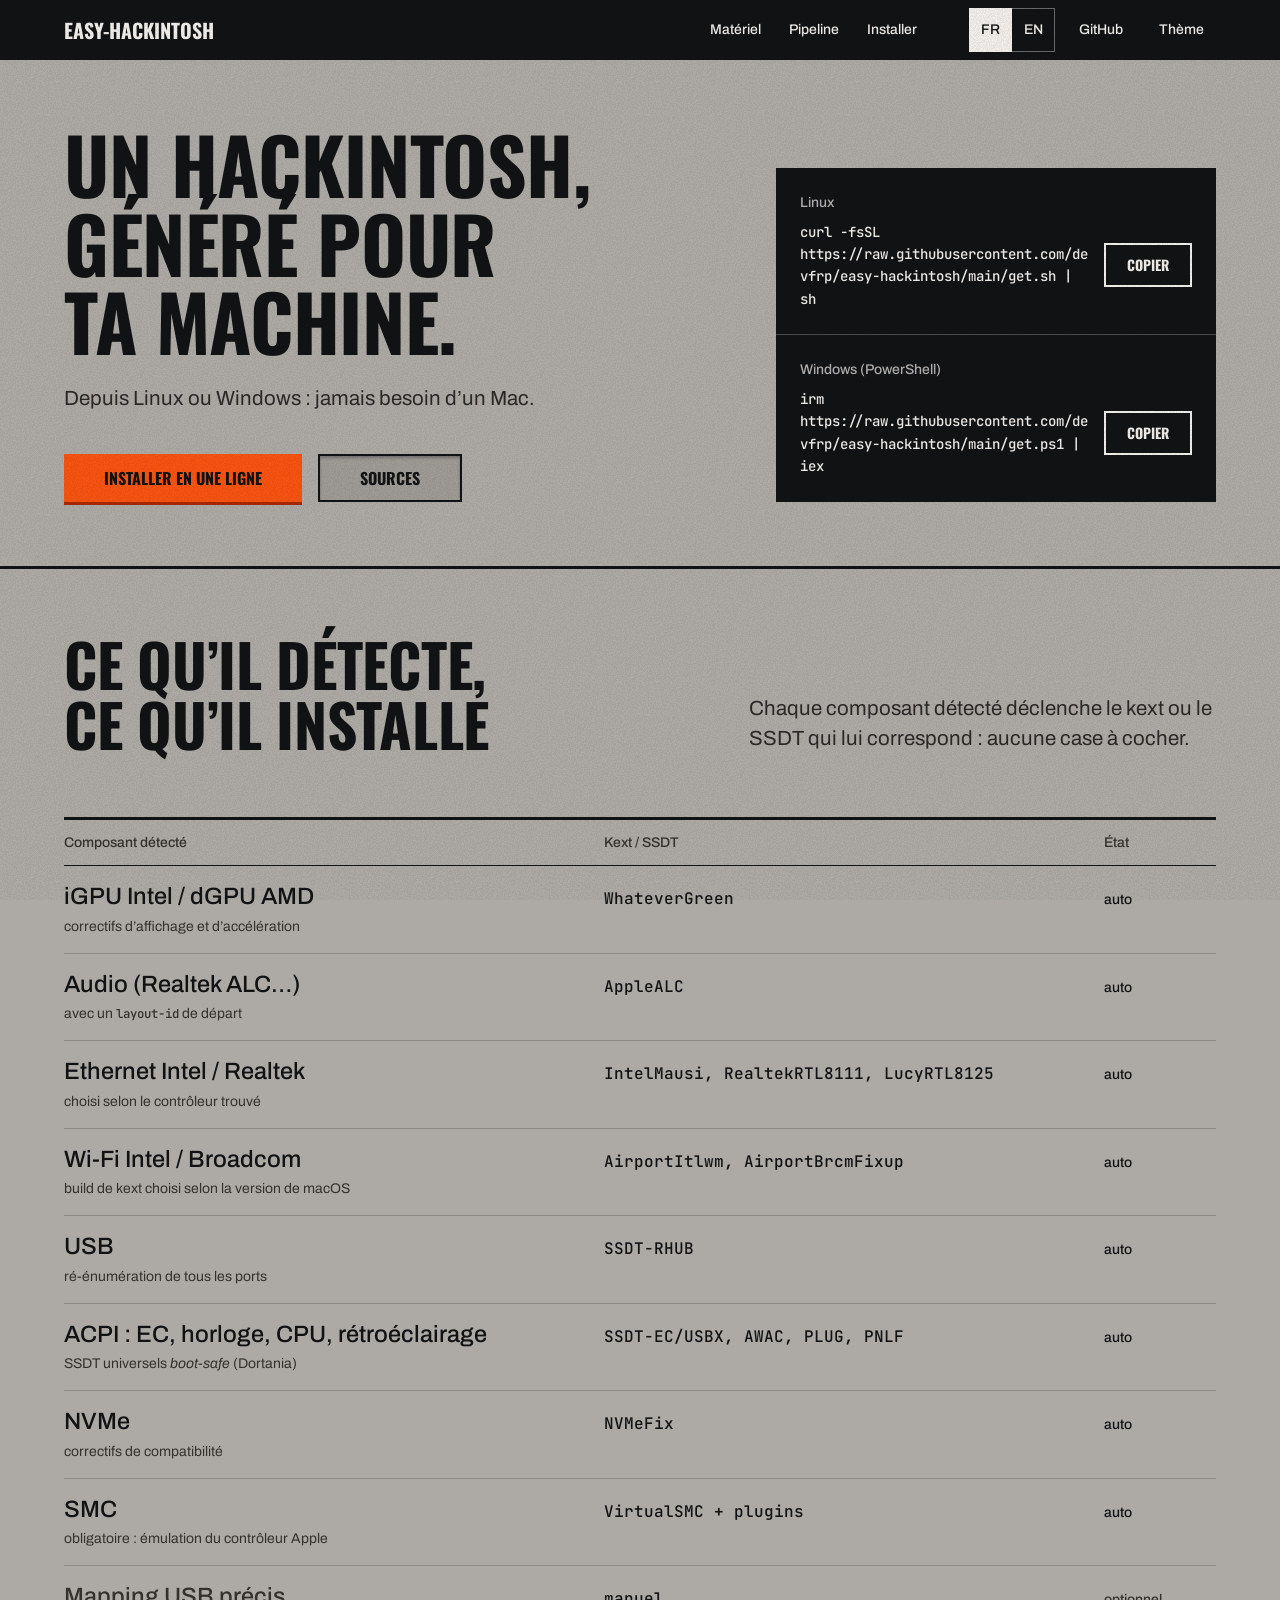
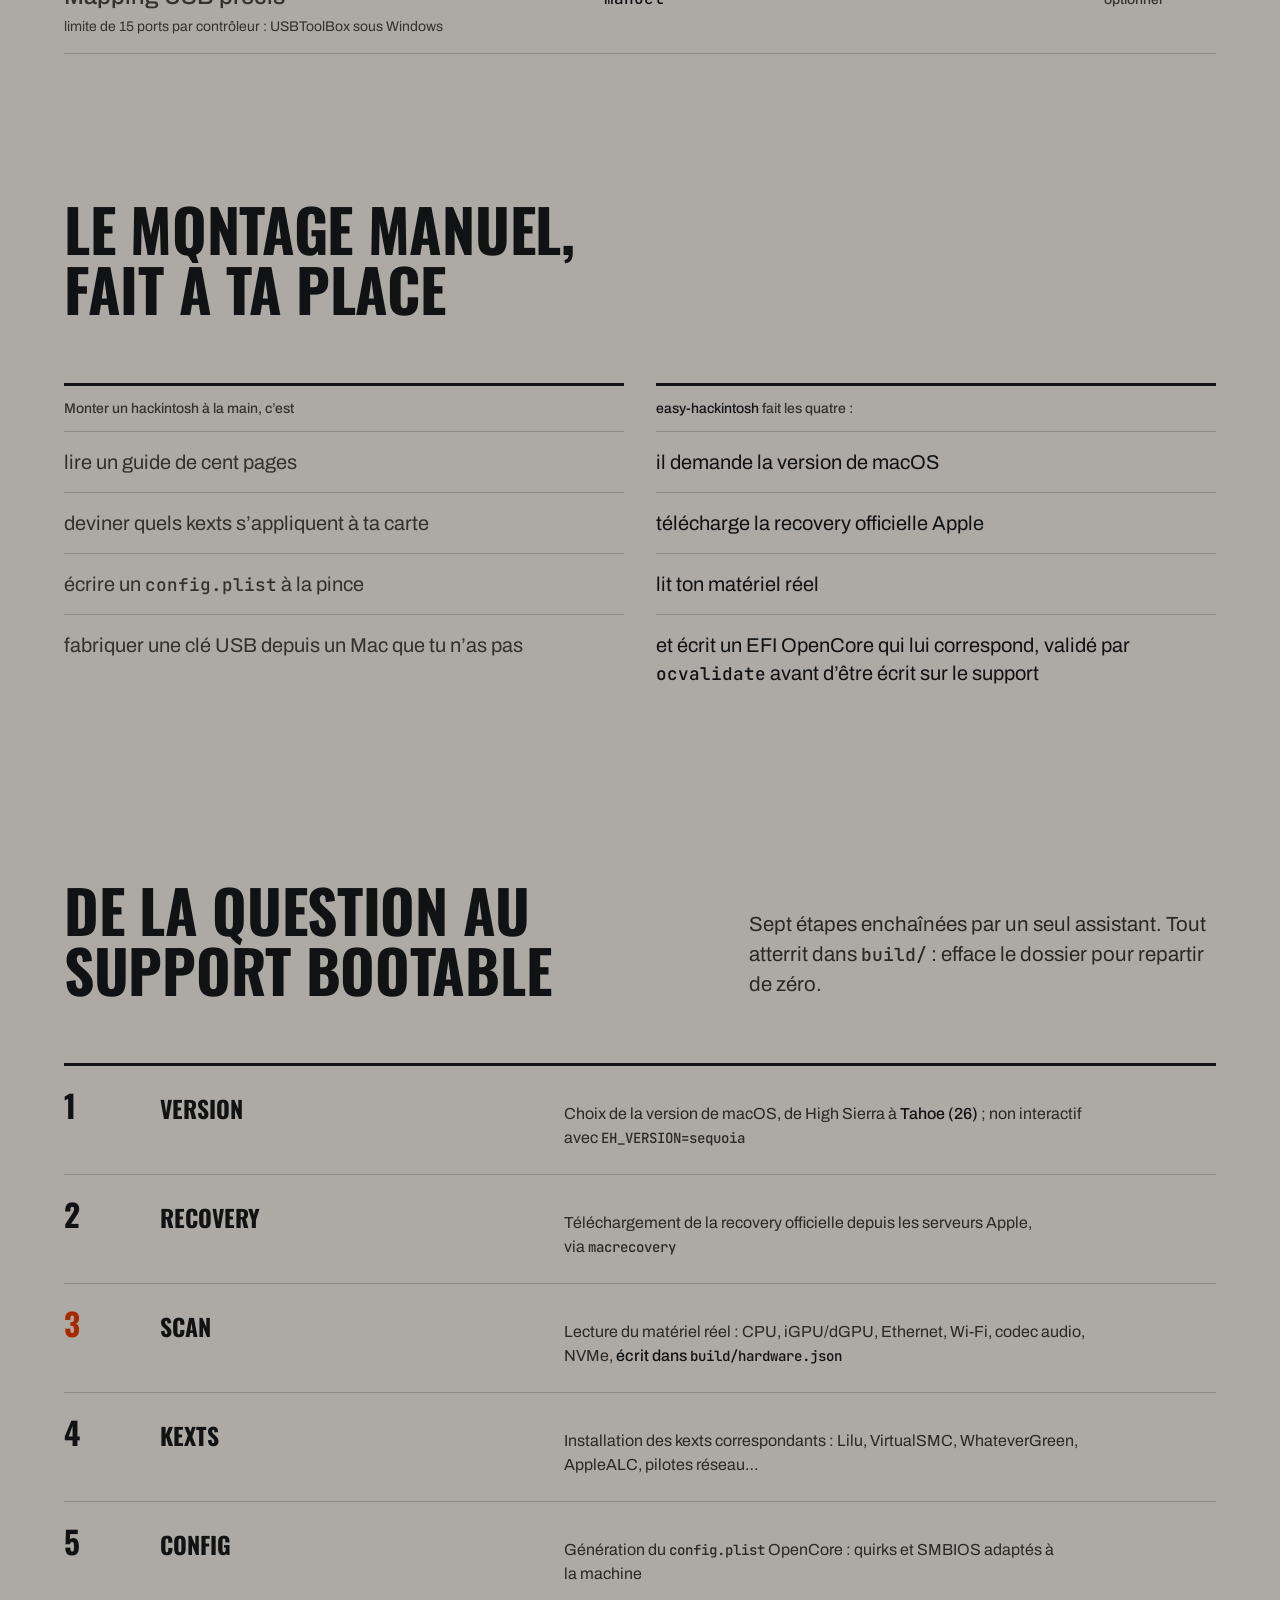
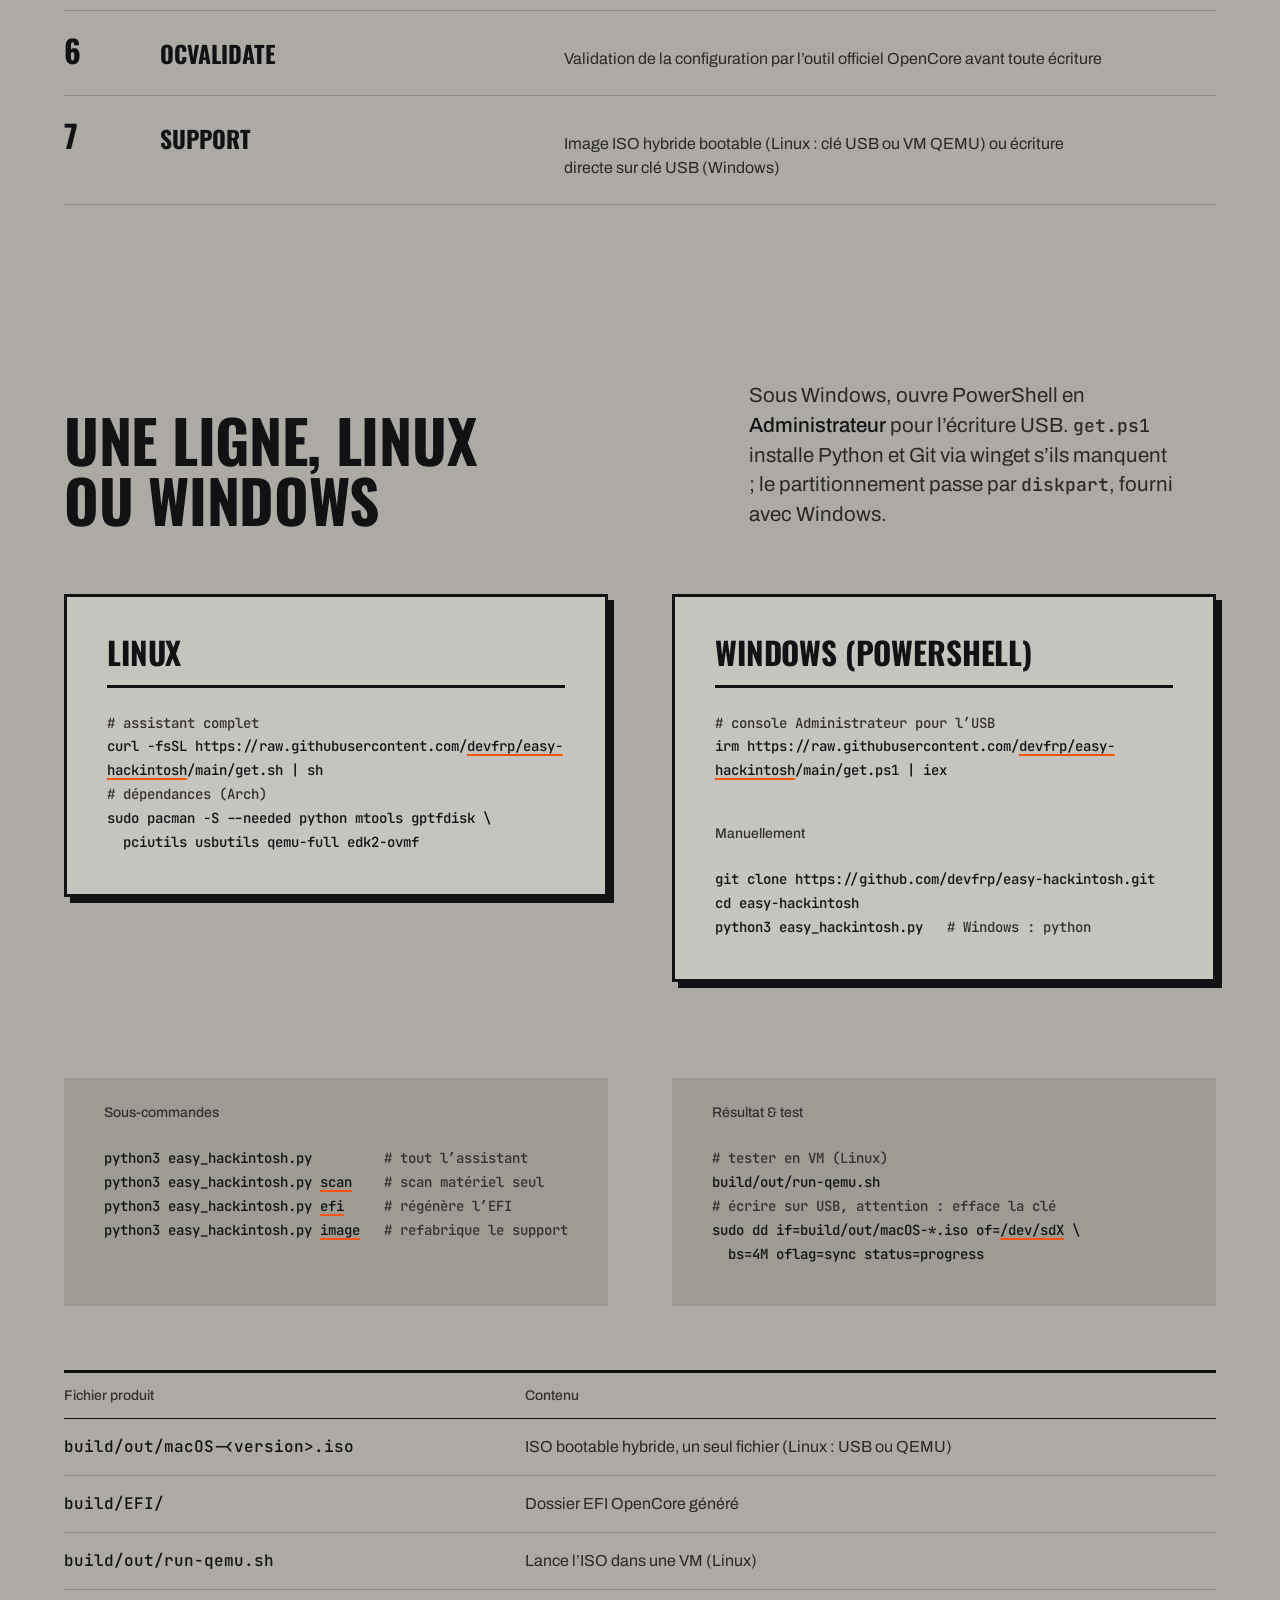
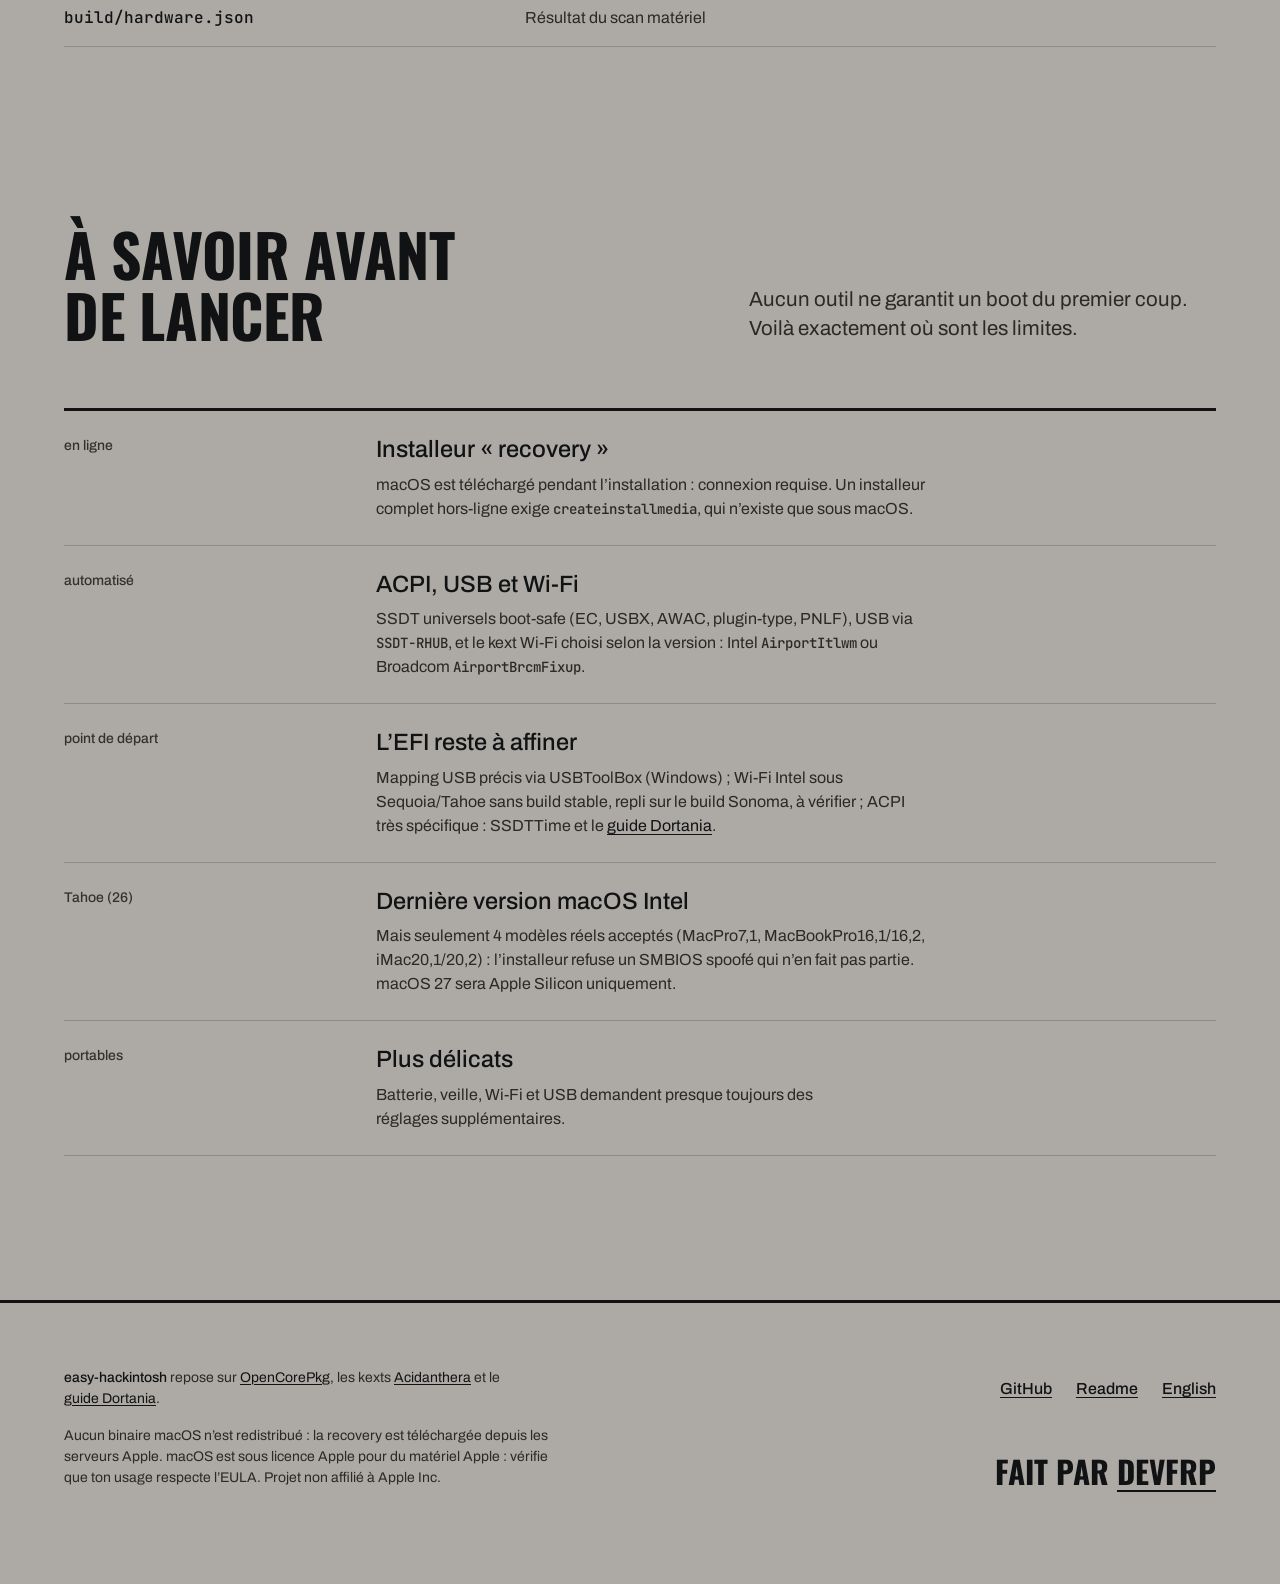
==== commit 143aecb6: "Refonte du site (Hallmark, thème Formwork) Site FR + EN refait : les commandes Linux et Windows dans" ====
--- a/docs/index.html
+++ b/docs/index.html
@@ -3,377 +3,223 @@
 <head>
 <meta charset="utf-8">
 <meta name="viewport" content="width=device-width, initial-scale=1">
-<title>easy-hackintosh — installeur macOS + EFI OpenCore générés pour ta machine</title>
+<title>easy-hackintosh : installeur macOS + EFI OpenCore générés pour ta machine</title>
 <meta name="description" content="Génère automatiquement un installeur macOS bootable et un dossier EFI OpenCore adapté au matériel de ta machine, depuis Linux ou Windows. Un seul outil Python.">
 <meta name="author" content="devfrp">
-<meta property="og:title" content="easy-hackintosh — un hackintosh généré pour ta machine">
+<meta property="og:title" content="easy-hackintosh : un hackintosh généré pour ta machine">
 <meta property="og:description" content="Scan matériel, kexts, config.plist OpenCore validé, support bootable. Linux et Windows, en une ligne.">
 <meta property="og:type" content="website">
-<link rel="icon" href="data:image/svg+xml,<svg xmlns='http://www.w3.org/2000/svg' viewBox='0 0 32 32'><rect width='32' height='32' rx='5' fill='%230d1013'/><rect x='9' y='9' width='14' height='14' rx='2' fill='none' stroke='%23f2795a' stroke-width='2'/><path d='M13 5 v4 M19 5 v4 M13 23 v4 M19 23 v4 M5 13 h4 M5 19 h4 M23 13 h4 M23 19 h4' fill='none' stroke='%23f2795a' stroke-width='2' stroke-linecap='round'/></svg>">
-<style>
-  :root{
-    /* light: cool datasheet */
-    --bg:#eceff2; --panel:#ffffff; --panel2:#f3f5f7; --term:#12161b;
-    --line:#d3dae0; --line2:#bcc6cf; --ink:#141a20; --dim:#5c6a76;
-    --amber:#bb3f1c; --amber-ink:#932d10; --lock:#2f9e44;
-    --grid:#e2e7ec;
-    --mono:"SFMono-Regular",ui-monospace,"JetBrains Mono",Menlo,Consolas,monospace;
-    --sans:system-ui,-apple-system,"Segoe UI",Roboto,Helvetica,Arial,sans-serif;
-  }
-  @media (prefers-color-scheme:dark){
-    :root{
-      --bg:#0d1013; --panel:#14181d; --panel2:#191f26; --term:#0a0d10;
-      --line:#262e37; --line2:#3a4753; --ink:#ccd4da; --dim:#7c8791;
-      --amber:#f2795a; --amber-ink:#f79b84; --lock:#57c96a; --grid:#1a2027;
-    }
-  }
-  :root[data-theme="light"]{
-    --bg:#eceff2; --panel:#ffffff; --panel2:#f3f5f7; --term:#12161b;
-    --line:#d3dae0; --line2:#bcc6cf; --ink:#141a20; --dim:#5c6a76;
-    --amber:#bb3f1c; --amber-ink:#932d10; --lock:#2f9e44; --grid:#e2e7ec;
-  }
-  :root[data-theme="dark"]{
-    --bg:#0d1013; --panel:#14181d; --panel2:#191f26; --term:#0a0d10;
-    --line:#262e37; --line2:#3a4753; --ink:#ccd4da; --dim:#7c8791;
-    --amber:#f2795a; --amber-ink:#f79b84; --lock:#57c96a; --grid:#1a2027;
-  }
-
-  *{box-sizing:border-box}
-  html{scroll-behavior:smooth}
-  @media (prefers-reduced-motion:reduce){html{scroll-behavior:auto}}
-  body{margin:0;background:var(--bg);color:var(--ink);font-family:var(--sans);
-    line-height:1.62;-webkit-font-smoothing:antialiased;font-size:16px}
-  a{color:var(--amber);text-decoration:none}
-  a:hover{text-decoration:underline}
-  :focus-visible{outline:2px solid var(--amber);outline-offset:2px}
-  .wrap{max-width:1000px;margin:0 auto;padding:0 22px}
-  .mono{font-family:var(--mono)}
-  .lab{font-family:var(--mono);font-size:.72rem;letter-spacing:.16em;text-transform:uppercase;color:var(--dim)}
-
-  .panel{background:var(--panel);border:1px solid var(--line);border-radius:6px}
-
-  /* top bar */
-  .bar{position:sticky;top:0;z-index:30;background:color-mix(in srgb,var(--bg) 88%,transparent);
-    backdrop-filter:blur(8px);border-bottom:1px solid var(--line)}
-  .bar .wrap{display:flex;align-items:center;gap:18px;height:56px}
-  .logo{display:flex;align-items:center;gap:10px;font-family:var(--mono);font-weight:600;
-    letter-spacing:.02em;color:var(--ink)}
-  .logo svg{display:block}
-  .bar nav{margin-left:auto;display:flex;gap:20px;align-items:center}
-  .bar nav a{font-family:var(--mono);font-size:.8rem;color:var(--dim);letter-spacing:.03em}
-  .bar nav a:hover{color:var(--ink);text-decoration:none}
-  .bar .gh{border:1px solid var(--line2);padding:6px 12px;border-radius:5px;color:var(--ink)}
-  .bar .gh:hover{border-color:var(--amber)}
-  #themetog{background:none;border:1px solid var(--line2);color:var(--dim);border-radius:5px;
-    width:30px;height:30px;cursor:pointer;font-size:.9rem}
-  #themetog:hover{color:var(--ink);border-color:var(--amber)}
-  .langsel{display:inline-flex;border:1px solid var(--line2);border-radius:5px;overflow:hidden;
-    font-family:var(--mono);font-size:.74rem}
-  .langsel a{padding:5px 9px;color:var(--dim);letter-spacing:.04em}
-  .langsel a:hover{color:var(--ink);text-decoration:none}
-  .langsel a.active{background:var(--amber);color:#fff}
-  @media (prefers-color-scheme:dark){.langsel a.active{color:#0d1013}}
-  :root[data-theme="dark"] .langsel a.active{color:#0d1013}
-  :root[data-theme="light"] .langsel a.active{color:#fff}
-  @media(max-width:680px){.bar nav a.opt{display:none}}
-
-  /* hero */
-  .hero{border-bottom:1px solid var(--line);position:relative}
-  .hero .wrap{padding:60px 22px 0}
-  .tag{display:inline-flex;align-items:center;gap:9px}
-  .tag .led{width:8px;height:8px;border-radius:50%;background:var(--lock);
-    box-shadow:0 0 8px 1px color-mix(in srgb,var(--lock) 60%,transparent)}
-  h1{font-size:clamp(2.2rem,6.4vw,3.9rem);line-height:1.02;letter-spacing:-.02em;
-    margin:18px 0 0;text-wrap:balance;font-weight:800}
-  h1 .u{color:var(--amber)}
-  .sub{font-size:clamp(1.02rem,2.3vw,1.24rem);color:var(--dim);max-width:620px;margin:14px 0 0}
-  .cta{display:flex;flex-wrap:wrap;gap:11px;margin:26px 0 34px}
-  .btn{font-family:var(--mono);font-size:.86rem;border-radius:5px;padding:11px 18px;
-    border:1px solid var(--line2);color:var(--ink);cursor:pointer;background:var(--panel);
-    transition:border-color .12s,transform .12s;letter-spacing:.02em}
-  .btn:hover{text-decoration:none;transform:translateY(-1px);border-color:var(--amber)}
-  .btn.p{background:var(--amber);color:#fff;border-color:var(--amber);font-weight:600}
-  @media (prefers-color-scheme:dark){.btn.p{color:#0d1013}}
-  :root[data-theme="dark"] .btn.p{color:#0d1013}
-  :root[data-theme="light"] .btn.p{color:#fff}
-
-  /* terminal command */
-  .term{background:var(--term);border:1px solid var(--line);border-radius:6px;
-    display:flex;align-items:center;gap:12px;padding:13px 13px 13px 16px;max-width:690px}
-  .term+.term{margin-top:10px}
-  .term .p{color:var(--amber);font-family:var(--mono);user-select:none}
-  .term code{font-family:var(--mono);color:#d6dee6;font-size:.86rem;flex:1;overflow-x:auto;white-space:nowrap}
-  .term button{font-family:var(--mono);background:#20272f;border:1px solid #313b45;color:#9aa6b1;
-    border-radius:4px;padding:6px 11px;cursor:pointer;font-size:.76rem;white-space:nowrap}
-  .term button:hover{color:#fff;border-color:var(--amber)}
-
-  /* scan strip */
-  .scope{margin-top:40px;border-top:1px solid var(--line);position:relative;height:118px}
-  .scope canvas{display:block;width:100%;height:118px}
-  .scope .rd{position:absolute;top:10px;right:16px;font-family:var(--mono);font-size:.68rem;
-    letter-spacing:.12em;color:var(--dim)}
-
-  /* section scaffold */
-  .sec{border-bottom:1px solid var(--line);padding:56px 0}
-  .head{display:flex;align-items:baseline;gap:14px;margin-bottom:8px}
-  .head .idx{font-family:var(--mono);font-size:.72rem;color:var(--amber);letter-spacing:.1em}
-  h2{font-size:clamp(1.45rem,3.6vw,2rem);margin:0;letter-spacing:-.01em;font-weight:750;text-wrap:balance}
-  .lede{color:var(--dim);max-width:660px;margin:14px 0 30px}
-
-  /* modules */
-  .mods{display:grid;gap:1px;background:var(--line);border:1px solid var(--line);border-radius:6px;
-    grid-template-columns:repeat(auto-fit,minmax(250px,1fr));overflow:hidden}
-  .mod{background:var(--panel);padding:22px}
-  .mod:hover{background:var(--panel2)}
-  .mod .lab{margin-bottom:9px}
-  .mod h3{margin:0 0 5px;font-size:1.04rem}
-  .mod p{margin:0;color:var(--dim);font-size:.92rem}
-  .mod h3 code,.mod p code{font-family:var(--mono);font-size:.86em;color:var(--amber-ink)}
-
-  /* register readout */
-  .rdout{border:1px solid var(--line);border-radius:6px;overflow:hidden;overflow-x:auto}
-  .rdout table{width:100%;border-collapse:collapse;min-width:520px}
-  .rdout th{font-family:var(--mono);font-size:.68rem;letter-spacing:.12em;text-transform:uppercase;
-    color:var(--dim);text-align:left;padding:11px 16px;background:var(--panel2);border-bottom:1px solid var(--line)}
-  .rdout td{padding:13px 16px;border-bottom:1px solid var(--line);vertical-align:top;font-size:.92rem}
-  .rdout tr:last-child td{border-bottom:none}
-  .rdout tr:hover td{background:var(--panel2)}
-  .rdout .v{font-family:var(--mono);color:var(--amber);white-space:nowrap;font-size:.86rem}
-  .rdout .s{font-family:var(--mono);font-size:.68rem;letter-spacing:.08em;color:var(--lock)}
-  .rdout .s.open{color:var(--dim)}
-  .rdout td b{font-weight:650} .rdout td span{color:var(--dim)}
-
-  /* pipeline */
-  .flow{display:grid;gap:12px}
-  .node{border:1px solid var(--line);border-radius:6px;background:var(--panel);padding:16px 18px;
-    display:grid;grid-template-columns:auto 1fr;gap:16px;align-items:center}
-  .node .n{font-family:var(--mono);font-size:.82rem;color:var(--amber);white-space:nowrap}
-  .node .d{color:var(--dim);font-size:.92rem}
-  .node.hw{border-color:var(--amber);border-left-width:3px}
-  .flow .arrow{font-family:var(--mono);color:var(--line2);text-align:center;font-size:.8rem;line-height:1}
-
-  /* install cols */
-  .cols{display:grid;gap:18px;grid-template-columns:1fr 1fr}
-  @media(max-width:680px){.cols{grid-template-columns:1fr}}
-  pre.blk{background:var(--term);border:1px solid var(--line);border-radius:6px;padding:16px;
-    overflow-x:auto;font-family:var(--mono);font-size:.82rem;color:#d6dee6;line-height:1.7;margin:0}
-  pre.blk .c{color:#6f7c88} pre.blk .f{color:var(--amber)}
-  .cols h3{font-family:var(--mono);font-size:.8rem;letter-spacing:.06em;color:var(--dim);
-    text-transform:uppercase;margin:0 0 10px}
-
-  /* caveats */
-  .steps{list-style:none;padding:0;margin:0;display:grid;gap:10px}
-  .steps li{display:grid;grid-template-columns:110px 1fr;gap:16px;align-items:start;
-    border:1px solid var(--line);border-radius:6px;padding:14px 16px;background:var(--panel)}
-  .chip{font-family:var(--mono);font-size:.66rem;letter-spacing:.08em;padding:4px 8px;border-radius:4px;
-    text-align:center;font-weight:600;align-self:start}
-  .c-done{background:color-mix(in srgb,var(--lock) 15%,transparent);color:var(--lock);
-    border:1px solid color-mix(in srgb,var(--lock) 40%,transparent)}
-  .c-part{background:color-mix(in srgb,var(--amber) 15%,transparent);color:var(--amber-ink);
-    border:1px solid color-mix(in srgb,var(--amber) 40%,transparent)}
-  .c-card{background:var(--panel2);color:var(--dim);border:1px solid var(--line2)}
-  .steps b{font-weight:650} .steps .d{color:var(--dim);font-size:.92rem}
-  @media(max-width:560px){.steps li{grid-template-columns:1fr}}
-
-  footer{padding:40px 0 64px;color:var(--dim);font-size:.88rem}
-  footer .wrap{display:flex;flex-wrap:wrap;gap:20px;justify-content:space-between;align-items:flex-start}
-  footer .disc{max-width:560px}
-  footer .links{font-family:var(--mono);font-size:.82rem;display:flex;gap:8px;flex-wrap:wrap}
-  .kbd{font-family:var(--mono);background:var(--panel2);border:1px solid var(--line2);
-    padding:1px 6px;border-radius:4px;font-size:.85em;color:var(--ink)}
-</style>
+<link rel="alternate" hreflang="en" href="index.en.html">
+<link rel="preconnect" href="https://fonts.googleapis.com">
+<link rel="preconnect" href="https://fonts.gstatic.com" crossorigin>
+<link href="https://fonts.googleapis.com/css2?family=Oswald:wght@700&family=Archivo:wght@400;500&family=JetBrains+Mono:wght@500&display=swap" rel="stylesheet">
+<link rel="stylesheet" href="style.css">
+<script>try{var s=localStorage.getItem('ehx-theme');if(s==='dark'||s==='light')document.documentElement.setAttribute('data-theme',s);}catch(e){}</script>
 </head>
-<body>
-
-<header class="bar"><div class="wrap">
-  <a class="logo" href="#top">
-    <svg width="26" height="26" viewBox="0 0 32 32" aria-hidden="true"><rect width="32" height="32" rx="5" fill="var(--panel2)" stroke="var(--line2)"/><rect x="10" y="10" width="12" height="12" rx="2" fill="none" stroke="var(--amber)" stroke-width="2"/><path d="M14 6 v4 M19 6 v4 M14 22 v4 M19 22 v4 M6 14 h4 M6 19 h4 M22 14 h4 M22 19 h4" fill="none" stroke="var(--amber)" stroke-width="2" stroke-linecap="round"/></svg>
-    easy-hackintosh
-  </a>
-  <nav>
-    <a class="opt" href="#pipeline">Pipeline</a>
-    <a class="opt" href="#hw">Matériel</a>
-    <a href="#install">Installer</a>
-    <span class="langsel" role="group" aria-label="Langue">
-      <a href="index.html" class="active" aria-current="page">FR</a>
-      <a href="index.en.html">EN</a>
-    </span>
-    <a class="gh" href="https://github.com/devfrp/easy-hackintosh">GitHub&nbsp;↗</a>
-    <button id="themetog" title="Changer de thème" aria-label="Basculer thème clair/sombre">◐</button>
-  </nav>
-</div></header>
+<body class="grained">
+<a class="skip" href="#top">Aller au contenu</a>
+<header class="bar">
+  <div class="container bar-inner">
+    <a class="logo" href="#top" aria-label="easy-hackintosh, haut de la page">easy-hackintosh</a>
+    <nav class="bar-nav" aria-label="Sections">
+      <a class="opt" href="#hw">Matériel</a>
+      <a class="opt" href="#pipeline">Pipeline</a>
+      <a href="#install">Installer</a>
+    </nav>
+    <div class="bar-end">
+      <span class="langsel" role="group" aria-label="Langue">
+        <a href="index.html" class="active" aria-current="page">FR</a>
+        <a href="index.en.html">EN</a>
+      </span>
+      <a class="gh" href="https://github.com/devfrp/easy-hackintosh">GitHub</a>
+      <button id="themetog" type="button" title="Changer de thème" aria-label="Basculer thème clair/sombre">Thème</button>
+    </div>
+  </div>
+</header>
 
 <main id="top">
-<section class="hero">
-  <div class="wrap">
-    <span class="tag"><span class="led"></span><span class="lab">OpenCore · scan matériel → EFI → support bootable</span></span>
-    <h1>Un hackintosh,<br><span class="u">généré pour ta machine</span>.</h1>
-    <p class="sub">Un seul outil Python qui scanne ton matériel, choisit les kexts, écrit un
-    <code class="mono">config.plist</code> OpenCore validé et fabrique l'installeur macOS bootable.
-    Depuis Linux ou Windows — jamais besoin d'un Mac.</p>
-    <div class="cta">
-      <a class="btn p" href="#install">Installer en une ligne</a>
-      <a class="btn" href="#hw">Matériel géré</a>
-      <a class="btn" href="https://github.com/devfrp/easy-hackintosh">Sources</a>
-    </div>
-    <div class="term">
-      <span class="p">$</span>
-      <code id="cmd">curl -fsSL https://raw.githubusercontent.com/devfrp/easy-hackintosh/main/get.sh | sh</code>
-      <button id="cpb" onclick="cp('cmd','cpb')">copier</button>
-    </div>
-    <div class="term">
-      <span class="p">PS&gt;</span>
-      <code id="cmdw">irm https://raw.githubusercontent.com/devfrp/easy-hackintosh/main/get.ps1 | iex</code>
-      <button id="cpbw" onclick="cp('cmdw','cpbw')">copier</button>
-    </div>
-  </div>
-  <div class="scope" aria-hidden="true">
-    <span class="rd">SCAN · CPU · iGPU/dGPU · ETH · WIFI · AUDIO · NVME</span>
-    <canvas id="scope"></canvas>
-  </div>
-</section>
-
-<section class="sec" id="about"><div class="wrap">
-  <div class="head"><span class="idx">00</span><h2>Le montage manuel, fait à ta place</h2></div>
-  <p class="lede">Monter un hackintosh à la main, c'est lire un guide de cent pages, deviner quels
-  kexts s'appliquent à ta carte, écrire un <code class="mono">config.plist</code> à la pince, puis
-  fabriquer une clé USB depuis un Mac que tu n'as pas. <b>easy-hackintosh</b> fait les quatre :
-  il demande la version de macOS, télécharge la recovery officielle Apple, lit ton matériel
-  réel et écrit un EFI OpenCore qui lui correspond — validé par <code class="mono">ocvalidate</code>
-  avant d'être écrit sur le support.</p>
-</div></section>
-
-<section class="sec" id="pipeline"><div class="wrap">
-  <div class="head"><span class="idx">01</span><h2>La chaîne, de la question au support bootable</h2></div>
-  <p class="lede">Sept étapes enchaînées par un seul assistant. Tout atterrit dans
-  <code class="mono">build/</code> — efface le dossier pour repartir de zéro.</p>
-  <div class="flow">
-    <div class="node"><span class="n">1 · version</span><span class="d">Choix de la version de macOS, de High&nbsp;Sierra à <b>Tahoe&nbsp;(26)</b> — non interactif avec <code class="mono">EH_VERSION=sequoia</code></span></div>
-    <div class="arrow">↓</div>
-    <div class="node"><span class="n">2 · recovery</span><span class="d">Téléchargement de la recovery officielle depuis les serveurs Apple, via <code class="mono">macrecovery</code></span></div>
-    <div class="arrow">↓</div>
-    <div class="node hw"><span class="n">3 · scan</span><span class="d">Lecture du matériel réel : CPU, iGPU/dGPU, Ethernet, Wi-Fi, codec audio, NVMe — <b>écrit dans <code class="mono">build/hardware.json</code></b></span></div>
-    <div class="arrow">↓</div>
-    <div class="node"><span class="n">4 · kexts</span><span class="d">Installation des kexts correspondants : Lilu, VirtualSMC, WhateverGreen, AppleALC, pilotes réseau…</span></div>
-    <div class="arrow">↓</div>
-    <div class="node"><span class="n">5 · config</span><span class="d">Génération du <code class="mono">config.plist</code> OpenCore : quirks et SMBIOS adaptés à la machine</span></div>
-    <div class="arrow">↓</div>
-    <div class="node"><span class="n">6 · ocvalidate</span><span class="d">Validation de la configuration par l'outil officiel OpenCore avant toute écriture</span></div>
-    <div class="arrow">↓</div>
-    <div class="node"><span class="n">7 · support</span><span class="d">Image ISO hybride bootable (Linux : clé USB ou VM QEMU) ou écriture directe sur clé USB (Windows)</span></div>
-  </div>
-</div></section>
-
-<section class="sec" id="hw"><div class="wrap">
-  <div class="head"><span class="idx">02</span><h2>Matériel géré automatiquement</h2></div>
-  <p class="lede">Chaque composant détecté déclenche le kext ou le SSDT qui lui correspond —
-  aucune case à cocher.</p>
-  <div class="rdout"><table>
-    <thead><tr><th>Composant détecté</th><th>Kext / SSDT</th><th>État</th></tr></thead>
-    <tbody>
-      <tr><td><b>iGPU Intel / dGPU AMD</b><br><span>correctifs d'affichage et d'accélération</span></td><td class="v">WhateverGreen</td><td class="s">AUTO</td></tr>
-      <tr><td><b>Audio (Realtek ALC…)</b><br><span>avec un <code class="mono">layout-id</code> de départ</span></td><td class="v">AppleALC</td><td class="s">AUTO</td></tr>
-      <tr><td><b>Ethernet Intel / Realtek</b><br><span>choisi selon le contrôleur trouvé</span></td><td class="v">IntelMausi · RealtekRTL8111 · LucyRTL8125</td><td class="s">AUTO</td></tr>
-      <tr><td><b>Wi-Fi Intel / Broadcom</b><br><span>build de kext choisi selon la version de macOS</span></td><td class="v">AirportItlwm · AirportBrcmFixup</td><td class="s">AUTO</td></tr>
-      <tr><td><b>USB</b><br><span>ré-énumération de tous les ports</span></td><td class="v">SSDT-RHUB</td><td class="s">AUTO</td></tr>
-      <tr><td><b>ACPI — EC, horloge, CPU, rétroéclairage</b><br><span>SSDT universels <em>boot-safe</em> (Dortania)</span></td><td class="v">SSDT-EC/USBX · AWAC · PLUG · PNLF</td><td class="s">AUTO</td></tr>
-      <tr><td><b>NVMe</b><br><span>correctifs de compatibilité</span></td><td class="v">NVMeFix</td><td class="s">AUTO</td></tr>
-      <tr><td><b>SMC</b><br><span>obligatoire — émulation du contrôleur Apple</span></td><td class="v">VirtualSMC + plugins</td><td class="s">AUTO</td></tr>
-      <tr><td><b>Mapping USB précis</b><br><span>limite de 15 ports par contrôleur — USBToolBox sous Windows</span></td><td class="v">manuel</td><td class="s open">OPTIONNEL</td></tr>
-    </tbody>
-  </table></div>
-</div></section>
-
-<section class="sec" id="install"><div class="wrap">
-  <div class="head"><span class="idx">03</span><h2>Installer</h2></div>
-  <p class="lede">Sous Windows, ouvre PowerShell en <b>Administrateur</b> pour l'écriture USB.
-  <span class="kbd">get.ps1</span> installe Python et Git via winget s'ils manquent ; le
-  partitionnement passe par <code class="mono">diskpart</code>, fourni avec Windows.</p>
-  <div class="cols">
-    <div>
-      <h3>Linux</h3>
-      <pre class="blk"><span class="c"># assistant complet</span>
+  <section class="hero">
+    <div class="container hero-grid">
+      <div class="hero-text">
+        <h1>Un hackintosh, généré pour ta machine.</h1>
+        <p class="lead">Depuis Linux ou Windows : jamais besoin d’un Mac.</p>
+        <div class="cta">
+          <a class="btn btn--primary" href="#install">Installer en une ligne</a>
+          <a class="btn btn--secondary" href="https://github.com/devfrp/easy-hackintosh">Sources</a>
+        </div>
+      </div>
+      <div class="cmds">
+        <div class="cmd">
+          <p class="cmd-cap">Linux</p>
+          <div class="term"><code id="cmd">curl -fsSL https://raw.githubusercontent.com/devfrp/easy-hackintosh/main/get.sh | sh</code><button id="cpb" type="button" onclick="cp('cmd','cpb')">copier</button></div>
+        </div>
+        <div class="cmd">
+          <p class="cmd-cap">Windows (PowerShell)</p>
+          <div class="term"><code id="cmdw">irm https://raw.githubusercontent.com/devfrp/easy-hackintosh/main/get.ps1 | iex</code><button id="cpbw" type="button" onclick="cp('cmdw','cpbw')">copier</button></div>
+        </div>
+      </div>
+    </div>
+  </section>
+
+  <section class="sec sec--first" id="hw">
+    <div class="container">
+      <div class="head">
+        <h2>Ce qu’il détecte, ce qu’il installe</h2>
+        <p class="lead">Chaque composant détecté déclenche le kext ou le SSDT qui lui correspond : aucune case à cocher.</p>
+      </div>
+      <div class="spec-wrap"><table class="spec">
+        <thead><tr><th>Composant détecté</th><th>Kext / SSDT</th><th>État</th></tr></thead>
+        <tbody>
+          <tr><td><b>iGPU Intel / dGPU AMD</b><span>correctifs d’affichage et d’accélération</span></td><td class="v">WhateverGreen</td><td class="s">auto</td></tr>
+          <tr><td><b>Audio (Realtek ALC…)</b><span>avec un <code>layout-id</code> de départ</span></td><td class="v">AppleALC</td><td class="s">auto</td></tr>
+          <tr><td><b>Ethernet Intel / Realtek</b><span>choisi selon le contrôleur trouvé</span></td><td class="v">IntelMausi, RealtekRTL8111, LucyRTL8125</td><td class="s">auto</td></tr>
+          <tr><td><b>Wi-Fi Intel / Broadcom</b><span>build de kext choisi selon la version de macOS</span></td><td class="v">AirportItlwm, AirportBrcmFixup</td><td class="s">auto</td></tr>
+          <tr><td><b>USB</b><span>ré-énumération de tous les ports</span></td><td class="v">SSDT-RHUB</td><td class="s">auto</td></tr>
+          <tr><td><b>ACPI : EC, horloge, CPU, rétroéclairage</b><span>SSDT universels <em>boot-safe</em> (Dortania)</span></td><td class="v">SSDT-EC/USBX, AWAC, PLUG, PNLF</td><td class="s">auto</td></tr>
+          <tr><td><b>NVMe</b><span>correctifs de compatibilité</span></td><td class="v">NVMeFix</td><td class="s">auto</td></tr>
+          <tr><td><b>SMC</b><span>obligatoire : émulation du contrôleur Apple</span></td><td class="v">VirtualSMC + plugins</td><td class="s">auto</td></tr>
+          <tr class="opt-row"><td><b>Mapping USB précis</b><span>limite de 15 ports par contrôleur : USBToolBox sous Windows</span></td><td class="v">manuel</td><td class="s">optionnel</td></tr>
+        </tbody>
+      </table></div>
+    </div>
+  </section>
+
+  <section class="sec" id="about">
+    <div class="container about">
+      <h2>Le montage manuel, fait à ta place</h2>
+      <div class="vs">
+        <div class="vs-col">
+          <p class="vs-cap">Monter un hackintosh à la main, c’est</p>
+          <ul>
+            <li>lire un guide de cent pages</li>
+            <li>deviner quels kexts s’appliquent à ta carte</li>
+            <li>écrire un <code>config.plist</code> à la pince</li>
+            <li>fabriquer une clé USB depuis un Mac que tu n’as pas</li>
+          </ul>
+        </div>
+        <div class="vs-col vs-col--after">
+          <p class="vs-cap"><b>easy-hackintosh</b> fait les quatre :</p>
+          <ul>
+            <li>il demande la version de macOS</li>
+            <li>télécharge la recovery officielle Apple</li>
+            <li>lit ton matériel réel</li>
+            <li>et écrit un EFI OpenCore qui lui correspond, validé par <code>ocvalidate</code> avant d’être écrit sur le support</li>
+          </ul>
+        </div>
+      </div>
+    </div>
+  </section>
+
+  <section class="sec sec--l" id="pipeline">
+    <div class="container">
+      <div class="head">
+        <h2>De la question au support bootable</h2>
+        <p class="lead">Sept étapes enchaînées par un seul assistant. Tout atterrit dans <code>build/</code> : efface le dossier pour repartir de zéro.</p>
+      </div>
+      <ol class="runs">
+        <li><span class="name">version</span><p>Choix de la version de macOS, de High&nbsp;Sierra à <b>Tahoe&nbsp;(26)</b> ; non interactif avec <code>EH_VERSION=sequoia</code></p></li>
+        <li><span class="name">recovery</span><p>Téléchargement de la recovery officielle depuis les serveurs Apple, via <code>macrecovery</code></p></li>
+        <li class="hw"><span class="name">scan</span><p>Lecture du matériel réel : CPU, iGPU/dGPU, Ethernet, Wi-Fi, codec audio, NVMe, <b>écrit dans <code>build/hardware.json</code></b></p></li>
+        <li><span class="name">kexts</span><p>Installation des kexts correspondants : Lilu, VirtualSMC, WhateverGreen, AppleALC, pilotes réseau…</p></li>
+        <li><span class="name">config</span><p>Génération du <code>config.plist</code> OpenCore : quirks et SMBIOS adaptés à la machine</p></li>
+        <li><span class="name">ocvalidate</span><p>Validation de la configuration par l’outil officiel OpenCore avant toute écriture</p></li>
+        <li><span class="name">support</span><p>Image ISO hybride bootable (Linux : clé USB ou VM QEMU) ou écriture directe sur clé USB (Windows)</p></li>
+      </ol>
+    </div>
+  </section>
+
+  <section class="sec sec--l" id="install">
+    <div class="container">
+      <div class="head">
+        <h2>Une ligne, Linux ou Windows</h2>
+        <p class="lead">Sous Windows, ouvre PowerShell en <b>Administrateur</b> pour l’écriture USB. <code>get.ps1</code> installe Python et Git via winget s’ils manquent ; le partitionnement passe par <code>diskpart</code>, fourni avec Windows.</p>
+      </div>
+      <div class="plates">
+        <figure class="plate">
+          <figcaption><h3>Linux</h3></figcaption>
+<pre><span class="c"># assistant complet</span>
 curl -fsSL https://raw.githubusercontent.com/<span class="f">devfrp/easy-hackintosh</span>/main/get.sh | sh
-
 <span class="c"># dépendances (Arch)</span>
 sudo pacman -S --needed python mtools gptfdisk \
   pciutils usbutils qemu-full edk2-ovmf</pre>
-    </div>
-    <div>
-      <h3>Windows (PowerShell)</h3>
-      <pre class="blk"><span class="c"># console Administrateur pour l'USB</span>
+        </figure>
+        <figure class="plate">
+          <figcaption><h3>Windows (PowerShell)</h3></figcaption>
+<pre><span class="c"># console Administrateur pour l’USB</span>
 irm https://raw.githubusercontent.com/<span class="f">devfrp/easy-hackintosh</span>/main/get.ps1 | iex</pre>
-      <h3 style="margin-top:18px">Manuellement</h3>
-      <pre class="blk">git clone https://github.com/devfrp/easy-hackintosh.git
+          <p class="plate-sub">Manuellement</p>
+<pre>git clone https://github.com/devfrp/easy-hackintosh.git
 cd easy-hackintosh
 python3 easy_hackintosh.py   <span class="c"># Windows : python</span></pre>
-    </div>
-  </div>
-  <div class="cols" style="margin-top:18px">
-    <div>
-      <h3>Sous-commandes</h3>
-      <pre class="blk">python3 easy_hackintosh.py         <span class="c"># tout l'assistant</span>
+        </figure>
+      </div>
+      <div class="wells">
+        <figure class="well">
+          <figcaption>Sous-commandes</figcaption>
+<pre>python3 easy_hackintosh.py         <span class="c"># tout l’assistant</span>
 python3 easy_hackintosh.py <span class="f">scan</span>    <span class="c"># scan matériel seul</span>
-python3 easy_hackintosh.py <span class="f">efi</span>     <span class="c"># régénère l'EFI</span>
+python3 easy_hackintosh.py <span class="f">efi</span>     <span class="c"># régénère l’EFI</span>
 python3 easy_hackintosh.py <span class="f">image</span>   <span class="c"># refabrique le support</span></pre>
-    </div>
-    <div>
-      <h3>Résultat &amp; test</h3>
-      <pre class="blk"><span class="c"># tester en VM (Linux)</span>
+        </figure>
+        <figure class="well">
+          <figcaption>Résultat &amp; test</figcaption>
+<pre><span class="c"># tester en VM (Linux)</span>
 build/out/run-qemu.sh
-
-<span class="c"># écrire sur USB — ⚠ efface la clé</span>
+<span class="c"># écrire sur USB, attention : efface la clé</span>
 sudo dd if=build/out/macOS-*.iso of=<span class="f">/dev/sdX</span> \
   bs=4M oflag=sync status=progress</pre>
+        </figure>
+      </div>
+      <div class="spec-wrap"><table class="spec spec--files">
+        <thead><tr><th>Fichier produit</th><th>Contenu</th></tr></thead>
+        <tbody>
+          <tr><td class="v">build/out/macOS-&lt;version&gt;.iso</td><td>ISO bootable hybride, un seul fichier (Linux : USB ou QEMU)</td></tr>
+          <tr><td class="v">build/EFI/</td><td>Dossier EFI OpenCore généré</td></tr>
+          <tr><td class="v">build/out/run-qemu.sh</td><td>Lance l’ISO dans une VM (Linux)</td></tr>
+          <tr><td class="v">build/hardware.json</td><td>Résultat du scan matériel</td></tr>
+        </tbody>
+      </table></div>
+    </div>
+  </section>
+
+  <section class="sec sec--l" id="know">
+    <div class="container">
+      <div class="head">
+        <h2>À savoir avant de lancer</h2>
+        <p class="lead">Aucun outil ne garantit un boot du premier coup. Voilà exactement où sont les limites.</p>
+      </div>
+      <ul class="limits">
+        <li><span class="tag">en ligne</span><div><b>Installeur « recovery »</b><p>macOS est téléchargé pendant l’installation : connexion requise. Un installeur complet hors-ligne exige <code>createinstallmedia</code>, qui n’existe que sous macOS.</p></div></li>
+        <li><span class="tag">automatisé</span><div><b>ACPI, USB et Wi-Fi</b><p>SSDT universels boot-safe (EC, USBX, AWAC, plugin-type, PNLF), USB via <code>SSDT-RHUB</code>, et le kext Wi-Fi choisi selon la version : Intel <code>AirportItlwm</code> ou Broadcom <code>AirportBrcmFixup</code>.</p></div></li>
+        <li><span class="tag">point de départ</span><div><b>L’EFI reste à affiner</b><p>Mapping USB précis via USBToolBox (Windows) ; Wi-Fi Intel sous Sequoia/Tahoe sans build stable, repli sur le build Sonoma, à vérifier ; ACPI très spécifique : SSDTTime et le <a href="https://dortania.github.io/OpenCore-Install-Guide/">guide Dortania</a>.</p></div></li>
+        <li><span class="tag">Tahoe (26)</span><div><b>Dernière version macOS Intel</b><p>Mais seulement 4 modèles réels acceptés (MacPro7,1, MacBookPro16,1/16,2, iMac20,1/20,2) : l’installeur refuse un SMBIOS spoofé qui n’en fait pas partie. macOS 27 sera Apple Silicon uniquement.</p></div></li>
+        <li><span class="tag">portables</span><div><b>Plus délicats</b><p>Batterie, veille, Wi-Fi et USB demandent presque toujours des réglages supplémentaires.</p></div></li>
+      </ul>
+    </div>
+  </section>
+</main>
+
+<footer class="foot">
+  <div class="container foot-grid">
+    <div class="disc">
+      <p><b>easy-hackintosh</b> repose sur <a href="https://github.com/acidanthera/OpenCorePkg">OpenCorePkg</a>, les kexts <a href="https://github.com/acidanthera">Acidanthera</a> et le <a href="https://dortania.github.io/OpenCore-Install-Guide/">guide Dortania</a>.</p>
+      <p>Aucun binaire macOS n’est redistribué : la recovery est téléchargée depuis les serveurs Apple. macOS est sous licence Apple pour du matériel Apple : vérifie que ton usage respecte l’EULA. Projet non affilié à Apple&nbsp;Inc.</p>
+    </div>
+    <div class="signoff">
+      <ul class="links">
+        <li><a href="https://github.com/devfrp/easy-hackintosh">GitHub</a></li>
+        <li><a href="https://github.com/devfrp/easy-hackintosh/blob/main/README.md">Readme</a></li>
+        <li><a href="index.en.html">English</a></li>
+      </ul>
+      <p class="sign">Fait par <a href="https://devfrp.github.io">devfrp</a></p>
     </div>
   </div>
-  <div class="rdout" style="margin-top:18px"><table>
-    <thead><tr><th>Fichier produit</th><th>Contenu</th></tr></thead>
-    <tbody>
-      <tr><td class="v">build/out/macOS-&lt;version&gt;.iso</td><td>ISO bootable hybride, un seul fichier (Linux : USB ou QEMU)</td></tr>
-      <tr><td class="v">build/EFI/</td><td>Dossier EFI OpenCore généré</td></tr>
-      <tr><td class="v">build/out/run-qemu.sh</td><td>Lance l'ISO dans une VM (Linux)</td></tr>
-      <tr><td class="v">build/hardware.json</td><td>Résultat du scan matériel</td></tr>
-    </tbody>
-  </table></div>
-</div></section>
-
-<section class="sec" id="know"><div class="wrap">
-  <div class="head"><span class="idx">04</span><h2>À savoir avant de lancer</h2></div>
-  <p class="lede">Aucun outil ne garantit un boot du premier coup. Voilà exactement où sont
-  les limites.</p>
-  <ul class="steps">
-    <li><span class="chip c-part">EN LIGNE</span><div><b>Installeur « recovery »</b> · <span class="d">macOS est téléchargé pendant l'installation — connexion requise. Un installeur complet hors-ligne exige <code class="mono">createinstallmedia</code>, qui n'existe que sous macOS.</span></div></li>
-    <li><span class="chip c-done">AUTOMATISÉ</span><div><b>ACPI, USB et Wi-Fi</b> · <span class="d">SSDT universels boot-safe (EC, USBX, AWAC, plugin-type, PNLF), USB via <code class="mono">SSDT-RHUB</code>, et le kext Wi-Fi choisi selon la version — Intel <code class="mono">AirportItlwm</code> ou Broadcom <code class="mono">AirportBrcmFixup</code>.</span></div></li>
-    <li><span class="chip c-part">POINT DE DÉPART</span><div><b>L'EFI reste à affiner</b> · <span class="d">mapping USB précis via USBToolBox (Windows) ; Wi-Fi Intel sous Sequoia/Tahoe sans build stable — repli sur le build Sonoma, à vérifier ; ACPI très spécifique → SSDTTime et le <a href="https://dortania.github.io/OpenCore-Install-Guide/">guide Dortania</a>.</span></div></li>
-    <li><span class="chip c-card">TAHOE (26)</span><div><b>Dernière version macOS Intel</b> · <span class="d">mais seulement 4 modèles réels acceptés (MacPro7,1, MacBookPro16,1/16,2, iMac20,1/20,2) — l'installeur refuse un SMBIOS spoofé qui n'en fait pas partie. macOS 27 sera Apple Silicon uniquement.</span></div></li>
-    <li><span class="chip c-card">LAPTOPS</span><div><b>Plus délicats</b> · <span class="d">batterie, veille, Wi-Fi et USB demandent presque toujours des réglages supplémentaires.</span></div></li>
-  </ul>
-</div></section>
-</main>
-
-<footer><div class="wrap">
-  <div class="disc"><b class="mono">easy-hackintosh</b> · Repose sur
-    <a href="https://github.com/acidanthera/OpenCorePkg">OpenCorePkg</a>, les kexts
-    <a href="https://github.com/acidanthera">Acidanthera</a> et le
-    <a href="https://dortania.github.io/OpenCore-Install-Guide/">guide Dortania</a>.<br>
-    Aucun binaire macOS n'est redistribué : la recovery est téléchargée depuis les serveurs
-    Apple. macOS est sous licence Apple pour du matériel Apple — vérifie que ton usage
-    respecte l'EULA. Projet non affilié à Apple&nbsp;Inc.</div>
-  <div class="links">
-    <a href="https://github.com/devfrp/easy-hackintosh">GitHub</a><span>·</span>
-    <a href="https://github.com/devfrp/easy-hackintosh/blob/main/README.md">README</a><span>·</span>
-    <a href="index.en.html">English</a><span>·</span>
-    <a href="https://devfrp.github.io">devfrp.github.io</a>
-  </div>
-</div></footer>
+</footer>
 
 <script>
 (function(){
-  // thème (persisté)
+  // theme (persisted)
   var root=document.documentElement, tog=document.getElementById('themetog');
-  var saved=null; try{saved=localStorage.getItem('ehx-theme');}catch(e){}
-  if(saved==='dark'||saved==='light') root.setAttribute('data-theme',saved);
   function cur(){var t=root.getAttribute('data-theme');
     if(t) return t;
     return matchMedia('(prefers-color-scheme:dark)').matches?'dark':'light';}
@@ -381,67 +227,11 @@
     var n=cur()==='dark'?'light':'dark';
     root.setAttribute('data-theme',n);
     try{localStorage.setItem('ehx-theme',n);}catch(e){}
-    draw(true);
   });
-
-  // copie
+  // copy
   window.cp=function(id,bid){var b=document.getElementById(bid);
     navigator.clipboard.writeText(document.getElementById(id).textContent).then(function(){
-      b.textContent='copié ✓'; setTimeout(function(){b.textContent='copier';},1500);});};
-
-  // bandeau de scan matériel
-  var cv=document.getElementById('scope'), ctx=cv.getContext('2d'), t=0.55, raf=null;
-  var reduce=matchMedia('(prefers-reduced-motion:reduce)').matches;
-  var slots=[3,5,4,6,3,5,4,6,3,5,4,6,3,5,4,6,3,5,4,6,3,5,4,6];
-  function accent(){return getComputedStyle(root).getPropertyValue('--amber').trim()||'#f2795a';}
-  function grid(){return getComputedStyle(root).getPropertyValue('--grid').trim()||'#1a2027';}
-  function line2(){return getComputedStyle(root).getPropertyValue('--line2').trim()||'#3a4753';}
-  function size(){var d=Math.min(devicePixelRatio||1,2);
-    cv.width=cv.clientWidth*d; cv.height=cv.clientHeight*d; ctx.setTransform(d,0,0,d,0,0);}
-  function draw(once){
-    var w=cv.clientWidth,h=cv.clientHeight;
-    ctx.clearRect(0,0,w,h);
-    // fond quadrillé
-    ctx.strokeStyle=grid(); ctx.lineWidth=1;
-    for(var x=0;x<w;x+=44){ctx.beginPath();ctx.moveTo(x+.5,0);ctx.lineTo(x+.5,h);ctx.stroke();}
-    ctx.beginPath();ctx.moveTo(0,h-.5);ctx.lineTo(w,h-.5);ctx.stroke();
-    // barre de balayage
-    var head=(t%1.35)/1.35*(w+160)-80;
-    // puces détectées
-    var cw=58, gap=30, n=Math.max(1,Math.floor((w+gap)/(cw+gap))), off=(w-(n*(cw+gap)-gap))/2;
-    for(var i=0;i<n;i++){
-      var bx=off+i*(cw+gap), pins=slots[i%slots.length];
-      var lit=head>bx+cw/2, near=Math.abs(head-(bx+cw/2))<70;
-      var bh=26+((i*7)%3)*8, by=(h-bh)/2+4;
-      ctx.strokeStyle=lit?accent():line2();
-      ctx.globalAlpha=lit?(near?1:.62):.55;
-      ctx.lineWidth=lit?1.6:1;
-      ctx.strokeRect(bx+.5,by+.5,cw,bh);
-      // pattes
-      ctx.beginPath();
-      for(var p=0;p<pins;p++){
-        var px=bx+4+p*((cw-8)/(pins-1||1));
-        ctx.moveTo(px+.5,by); ctx.lineTo(px+.5,by-6);
-        ctx.moveTo(px+.5,by+bh); ctx.lineTo(px+.5,by+bh+6);
-      }
-      ctx.stroke();
-      ctx.globalAlpha=1;
-    }
-    // tête de balayage
-    if(head>-40&&head<w+40){
-      var g=ctx.createLinearGradient(head-60,0,head,0);
-      g.addColorStop(0,'transparent'); g.addColorStop(1,accent());
-      ctx.strokeStyle=g; ctx.lineWidth=1.5;
-      ctx.beginPath(); ctx.moveTo(head-60,h/2+.5); ctx.lineTo(head,h/2+.5); ctx.stroke();
-      ctx.strokeStyle=accent(); ctx.lineWidth=1.5; ctx.globalAlpha=.85;
-      ctx.beginPath(); ctx.moveTo(head+.5,8); ctx.lineTo(head+.5,h-8); ctx.stroke();
-      ctx.globalAlpha=1;
-    }
-    if(once) return;
-    t+=0.008; raf=requestAnimationFrame(function(){draw(false);});
-  }
-  function start(){size(); if(reduce){t=0.9; draw(true);} else {if(raf)cancelAnimationFrame(raf); draw(false);}}
-  addEventListener('resize',start); start();
+      b.textContent='copié'; setTimeout(function(){b.textContent='copier';},1500);});};
 })();
 </script>
 </body>
--- a/docs/style.css
+++ b/docs/style.css
@@ -0,0 +1,177 @@
+/* Hallmark · shape: Index-First · genre: editorial · theme: Formwork (deal 2/3, seed python-tool-scans-hardware-b8f6·c0d1dd69·2026-10-27·r0) · redesign: full · job: try · draw: 9974f2
+ * hero: Banner (swapped from a Ledge: no photograph to fill its field, and Index-First wants the index on the first screen) · nav: edge-aligned ink bar (swapped from a banner over a retracting bar: the page has no announcement) · footer: letter close · imagery: none, the hardware index carries it · signature: the hardware index, every detected part beside the kext it pulls in, starting on the first screen · formwork: cast, night pour on the toggle
+ * axes: mid/display-condensed/warm · posture: restrained · modes: cast+night pour · contrast: pass · fold: pass · v2.0.0 */
+/* Hallmark · pre-emit critique: P4 H5 E4 S5 R4 V4 · weakest: P, a tool page; the four chores by hand beside the four things the tool does carry the claim, and the limits section says where it stops */
+/* Hallmark · dropped #scope · the SCAN · CPU · ETH meters were an endless decorative loop with made-up levels; the hardware index now holds the first screen */
+/* Hallmark · dropped the "Matériel géré" button from the hero · the hero keeps two actions (58); #hw opens right under it and stays in the nav */
+/* Hallmark · reworded the eyebrow "OpenCore · scan matériel → EFI → support bootable" out (the pipeline says it), the 00 to 04 ordinals and the "1 · version" step labels into a real list, the capitals states (AUTO, OPTIONNEL) and tags (EN LIGNE, LAPTOPS …) to lowercase, the middle dots between kext names to commas, the hero paragraph to its last sentence, and the heads "Matériel géré automatiquement", "La chaîne, de la question au support bootable", "Installer" to "Ce qu’il détecte, ce qu’il installe", "De la question au support bootable", "Une ligne, Linux ou Windows" (EN likewise) · 54, 58, 63 and 67 name them */
+/* Hallmark · reworded every em dash in the copy, the disclaimer included, to a colon, a comma or a semicolon, the arrow in "ACPI très spécifique →" to a colon, and the ⚠ in the dd comment to "attention :" · 19 names the dash, 11 the warning glyph; the disclaimer's words are otherwise verbatim */
+/* Hallmark · reworded the code block heads ("Linux", "Windows (PowerShell)", "Manuellement", "Sous-commandes", "Résultat & test") into plate heads and figcaptions, every word kept · 67 names their capitals */
+/* Hallmark · answered F13 · the code face is JetBrains Mono in place of the theme's Archivo Narrow figures: the page's figures are file paths, kext names and commands, which are code */
+/* Hallmark · reworded the English heads "Hardware handled automatically", "From the first question to bootable media", "Install", "Manually", "Sub-commands" to "What it detects, what it installs", "From first question to bootable media", "One line, Linux or Windows", and the last two into plate and well captions · 58 and 67 name them */
+@import url("./tokens.css");
+@import url("./base.css");
+
+/* night pour, on the toggle or the OS */
+:root[data-theme="dark"] {
+  color-scheme: dark;
+  --color-paper: oklch(27% 0.006 270); --color-paper-2: oklch(31% 0.007 270); --color-paper-3: oklch(37% 0.008 270);
+  --color-plate: oklch(33% 0.007 270); --color-plate-ink: oklch(95% 0.006 80);
+  --color-ink: oklch(95% 0.006 80); --color-ink-2: oklch(87% 0.006 80); --color-muted: oklch(80% 0.008 80);
+  --color-rule: oklch(40% 0.008 270);
+  --color-accent: oklch(70% 0.21 40); --color-accent-deep: oklch(52% 0.17 38); --color-focus: oklch(74% 0.19 40);
+  --color-bar: oklch(16% 0.005 270);
+}
+@media (prefers-color-scheme: dark) {
+  :root:not([data-theme="light"]) {
+    color-scheme: dark;
+    --color-paper: oklch(27% 0.006 270); --color-paper-2: oklch(31% 0.007 270); --color-paper-3: oklch(37% 0.008 270);
+    --color-plate: oklch(33% 0.007 270); --color-plate-ink: oklch(95% 0.006 80);
+    --color-ink: oklch(95% 0.006 80); --color-ink-2: oklch(87% 0.006 80); --color-muted: oklch(80% 0.008 80);
+    --color-rule: oklch(40% 0.008 270);
+    --color-accent: oklch(70% 0.21 40); --color-accent-deep: oklch(52% 0.17 38); --color-focus: oklch(74% 0.19 40);
+    --color-bar: oklch(16% 0.005 270);
+  }
+}
+:root { --color-bar: oklch(18% 0.005 270); --color-bar-ink: oklch(95% 0.006 80); }
+
+body { color: var(--color-ink-2); line-height: 1.5; }
+h1, h2, h3 { color: var(--color-ink); font-weight: 700; text-transform: uppercase; line-height: 1.02; }
+h2 { font-size: var(--text-display-s); }
+code, pre, .v { font-family: var(--font-outlier); font-weight: 500; }
+code { font-size: 0.88em; }
+a { color: var(--color-ink); }
+a:hover { text-decoration-color: var(--color-accent); }
+b { font-weight: 500; color: var(--color-ink); }
+
+/* the grain, cast across the paper */
+.grained { position: relative; isolation: isolate; }
+.grained::after { content: ""; position: fixed; inset: 0; pointer-events: none; z-index: var(--z-tooltip); background-size: 200px 200px; opacity: var(--texture-opacity); mix-blend-mode: multiply; background-image: url("data:image/svg+xml,%3Csvg xmlns='http://www.w3.org/2000/svg' width='200' height='200'%3E%3Cfilter id='g'%3E%3CfeTurbulence type='fractalNoise' baseFrequency='0.85' numOctaves='2' stitchTiles='stitch'/%3E%3CfeColorMatrix values='0 0 0 0 0 0 0 0 0 0 0 0 0 0 0 0 0 0 9 -4'/%3E%3C/filter%3E%3Crect width='100%25' height='100%25' filter='url(%23g)'/%3E%3C/svg%3E"); }
+
+.skip { position: absolute; left: var(--space-md); top: calc(-1 * var(--space-3xl)); z-index: var(--z-toast); padding: var(--space-xs) var(--space-md); background: var(--color-bar); color: var(--color-bar-ink); }
+.skip:focus-visible { top: var(--space-md); }
+
+/* nav, an edge-aligned ink bar */
+.bar { position: sticky; top: 0; z-index: var(--z-sticky-nav); background: var(--color-bar); color: var(--color-bar-ink); }
+.bar-inner { display: flex; align-items: center; gap: var(--space-xl); min-height: 60px; }
+.bar a, .bar button { color: var(--color-bar-ink); }
+.logo { font: 700 var(--text-lg)/1 var(--font-display); text-transform: uppercase; white-space: nowrap; text-decoration: none; }
+.bar-nav { display: flex; gap: var(--space-2xs); margin-left: auto; }
+.bar-end { display: flex; align-items: center; gap: var(--space-sm); }
+.bar-nav a, .gh, .langsel a, #themetog { display: inline-flex; align-items: center; min-height: 44px; padding: 0 var(--space-sm); border: 0; background: transparent; font: 500 var(--text-sm)/1 var(--font-body); text-decoration: none; cursor: pointer; transition: background-color var(--dur-micro) var(--ease-out); }
+.bar-nav a:hover, .gh:hover, .langsel a:hover, #themetog:hover { background: color-mix(in oklab, var(--color-bar-ink) 14%, transparent); }
+.langsel { display: flex; box-shadow: inset 0 0 0 1px color-mix(in oklab, var(--color-bar-ink) 40%, transparent); }
+.langsel a.active { background: var(--color-bar-ink); color: var(--color-bar); }
+.bar :focus-visible { outline-color: var(--color-accent); outline-offset: -2px; }
+
+/* hero, Banner */
+.hero { border-bottom: var(--rule-bar) solid var(--color-ink); }
+.hero-grid { display: grid; grid-template-columns: minmax(0, 7fr) minmax(0, 5fr); gap: var(--space-3xl); align-items: end; padding-block: var(--space-2xl); }
+.hero h1 { max-width: 13ch; font-size: clamp(3rem, 5.4vw + 0.5rem, 6rem); }
+.hero .lead { margin-top: var(--space-lg); color: var(--color-ink-2); }
+.cta { display: flex; flex-wrap: wrap; gap: var(--space-md); margin-top: var(--space-xl); }
+
+.btn { display: inline-flex; align-items: center; min-height: 48px; padding: 0 var(--space-xl); border-radius: 0; font: 700 var(--text-md)/1 var(--font-display); text-transform: uppercase; text-decoration: none; cursor: pointer; transition: translate var(--dur-micro) var(--ease-out), box-shadow var(--dur-micro) var(--ease-out), background-color var(--dur-micro) var(--ease-out); }
+.btn:disabled { opacity: 0.55; cursor: not-allowed; }
+.btn--primary { background: var(--color-accent); color: var(--color-accent-ink); box-shadow: 0 3px 0 var(--color-accent-deep); }
+.btn--primary:hover { background: color-mix(in oklab, var(--color-accent) 88%, var(--color-plate-ink)); }
+.btn--primary:active { translate: 0 3px; box-shadow: 0 0 0 var(--color-accent-deep); }
+.btn--secondary { background: var(--color-paper-2); color: var(--color-ink); border: 2px solid var(--color-ink); box-shadow: inset 0 2px 3px color-mix(in oklab, var(--color-ink) 30%, transparent); }
+.btn--secondary:hover { background: var(--color-paper-3); }
+.btn--secondary:active { translate: 0 1px; }
+
+/* the two install lines, on the ink */
+.cmds { display: grid; background: var(--color-bar); color: var(--color-bar-ink); }
+.cmd { padding: var(--space-lg); }
+.cmd + .cmd { border-top: var(--rule-hair) solid color-mix(in oklab, var(--color-bar-ink) 25%, transparent); }
+.cmd-cap { font-size: var(--text-sm); font-weight: 500; color: color-mix(in oklab, var(--color-bar-ink) 75%, var(--color-bar)); }
+.term { display: flex; align-items: center; gap: var(--space-md); margin-top: var(--space-xs); }
+.term code { flex: 1; min-width: 0; font-size: var(--text-sm); line-height: 1.6; overflow-wrap: anywhere; color: var(--color-bar-ink); }
+.term button { flex-shrink: 0; min-width: 88px; min-height: 44px; border: 2px solid var(--color-bar-ink); background: transparent; color: var(--color-bar-ink); font: 700 var(--text-sm)/1 var(--font-display); text-transform: uppercase; cursor: pointer; transition: background-color var(--dur-micro) var(--ease-out), color var(--dur-micro) var(--ease-out); }
+.term button:hover { background: var(--color-bar-ink); color: var(--color-bar); }
+.term button:active { translate: 0 1px; }
+.term button:focus-visible { outline-color: var(--color-accent); }
+
+/* sections */
+.sec { padding-block: var(--section-gap) 0; }
+.sec--first { padding-top: var(--space-2xl); }
+.sec--l { padding-top: var(--section-gap-l); }
+.head { display: grid; grid-template-columns: minmax(0, 7fr) minmax(0, 5fr); gap: var(--gap-columns); align-items: end; margin-bottom: var(--space-2xl); }
+.head .lead { max-width: 46ch; }
+
+/* the hardware index and the files, spec tables */
+.spec-wrap { overflow-x: auto; }
+.spec { width: 100%; min-width: 40rem; border-collapse: collapse; border-top: var(--rule-bar) solid var(--color-ink); }
+.spec th { padding: var(--space-sm) var(--space-md) var(--space-sm) 0; text-align: left; font-size: var(--text-sm); font-weight: 500; color: var(--color-muted); white-space: nowrap; border-bottom: var(--rule-hair) solid var(--color-ink); }
+.spec td { padding: var(--space-md) var(--space-md) var(--space-md) 0; border-bottom: var(--rule-hair) solid var(--color-paper-3); vertical-align: baseline; }
+.spec td b { display: block; font-size: var(--text-title); line-height: 1.25; }
+.spec td span { display: block; margin-top: var(--space-2xs); font-size: var(--text-sm); color: var(--color-muted); }
+.spec .v { color: var(--color-ink); }
+.spec .s { width: 7rem; font-size: var(--text-sm); font-weight: 500; color: var(--color-ink); }
+.spec tbody tr:hover td { background: var(--color-paper-2); }
+.opt-row td b, .opt-row .s { color: var(--color-muted); }
+.spec--files { margin-top: var(--space-2xl); }
+.spec--files td:first-child { width: 40%; }
+
+/* by hand, and what the tool does */
+.about { display: grid; gap: var(--space-2xl); }
+.about h2 { max-width: 18ch; }
+.vs { display: grid; grid-template-columns: repeat(2, minmax(0, 1fr)); gap: var(--gap-columns); }
+.vs-col { border-top: var(--rule-bar) solid var(--color-ink); }
+.vs-cap { padding-block: var(--space-sm); font-size: var(--text-sm); font-weight: 500; color: var(--color-muted); }
+.vs ul { margin: 0; padding: 0; list-style: none; }
+.vs li { padding-block: var(--space-md); border-top: var(--rule-hair) solid var(--color-paper-3); font-size: var(--text-lg); line-height: 1.4; }
+.vs-col:not(.vs-col--after) li { color: var(--color-muted); }
+.vs-col--after li { color: var(--color-ink); }
+
+/* the seven steps, rows */
+.runs { margin: 0; padding: 0; list-style: none; counter-reset: r; border-top: var(--rule-bar) solid var(--color-ink); }
+.runs li { counter-increment: r; display: grid; grid-template-columns: 4rem minmax(0, 4fr) minmax(0, 7fr); gap: var(--gap-columns); align-items: baseline; padding-block: var(--space-lg); border-bottom: var(--rule-hair) solid var(--color-paper-3); }
+.runs li::before { content: counter(r); font: 700 var(--text-2xl)/1 var(--font-display); color: var(--color-ink); }
+.runs li.hw::before { color: var(--color-accent-deep); }
+.runs .name { font: 700 var(--text-title)/1.1 var(--font-display); text-transform: uppercase; color: var(--color-ink); }
+.runs p { max-width: 60ch; }
+
+/* install, two plates and two wells */
+.plates { display: grid; grid-template-columns: repeat(2, minmax(0, 1fr)); gap: var(--space-2xl); align-items: start; }
+.plate { margin: 0; min-width: 0; padding: var(--space-xl); background: var(--color-plate); border: var(--rule-bar) solid var(--color-ink); box-shadow: var(--shadow-card); }
+.plate h3 { font-size: var(--text-2xl); padding-bottom: var(--space-md); border-bottom: var(--rule-bar) solid var(--color-ink); }
+.plate pre, .well pre { margin: var(--space-lg) 0 0; white-space: pre-wrap; overflow-wrap: anywhere; font-size: var(--text-sm); line-height: 1.7; color: var(--color-ink); }
+.plate-sub { margin-top: var(--space-xl); font-size: var(--text-sm); font-weight: 500; color: var(--color-muted); }
+.c { color: var(--color-muted); }
+.f { color: var(--color-ink); text-decoration: underline; text-decoration-color: var(--color-accent); text-decoration-thickness: 2px; text-underline-offset: 0.2em; }
+.wells { display: grid; grid-template-columns: repeat(2, minmax(0, 1fr)); gap: var(--space-2xl); margin-top: var(--space-3xl); }
+.well { margin: 0; min-width: 0; padding: var(--space-lg) var(--space-xl) var(--space-xl); background: var(--color-paper-2); }
+.well figcaption { font-size: var(--text-sm); font-weight: 500; color: var(--color-muted); }
+
+/* the limits, rows */
+.limits { margin: 0; padding: 0; list-style: none; border-top: var(--rule-bar) solid var(--color-ink); }
+.limits li { display: grid; grid-template-columns: minmax(0, 3fr) minmax(0, 9fr); gap: var(--gap-columns); padding-block: var(--space-lg); border-bottom: var(--rule-hair) solid var(--color-paper-3); }
+.limits .tag { font-size: var(--text-sm); font-weight: 500; color: var(--color-muted); }
+.limits b { display: block; font-size: var(--text-title); line-height: 1.25; }
+.limits p { margin-top: var(--space-xs); max-width: 62ch; }
+
+/* footer, a letter close */
+.foot { margin-top: var(--section-gap); border-top: var(--rule-bar) solid var(--color-ink); }
+.foot-grid { display: grid; grid-template-columns: minmax(0, 7fr) minmax(0, 5fr); gap: var(--space-2xl); padding-block: var(--space-2xl) var(--space-3xl); }
+.disc { display: grid; gap: var(--space-md); font-size: var(--text-sm); max-width: 62ch; }
+.signoff { display: grid; gap: var(--space-xl); justify-items: end; align-content: space-between; }
+.links { display: flex; flex-wrap: wrap; gap: var(--space-lg); margin: 0; padding: 0; list-style: none; }
+.links a { display: inline-flex; align-items: center; min-height: 44px; font-weight: 500; }
+.sign { font: 700 var(--text-2xl)/1 var(--font-display); text-transform: uppercase; color: var(--color-ink); }
+.sign a { text-decoration-thickness: 2px; }
+
+@media (max-width: 60rem) {
+  .bar-nav, .gh { display: none; }
+  .bar-end { margin-left: auto; }
+  .hero-grid, .head, .vs, .runs li, .plates, .wells, .limits li, .foot-grid { grid-template-columns: minmax(0, 1fr); gap: var(--space-lg); }
+  .hero-grid { gap: var(--space-2xl); }
+  .runs li { gap: var(--space-xs); }
+  .signoff { justify-items: start; }
+}
+@media (max-width: 40rem) {
+  .logo { font-size: var(--text-md); }
+  .bar-end { gap: var(--space-2xs); }
+  .langsel a, #themetog { padding: 0 var(--space-xs); }
+  .plate { padding: var(--space-lg); }
+}
